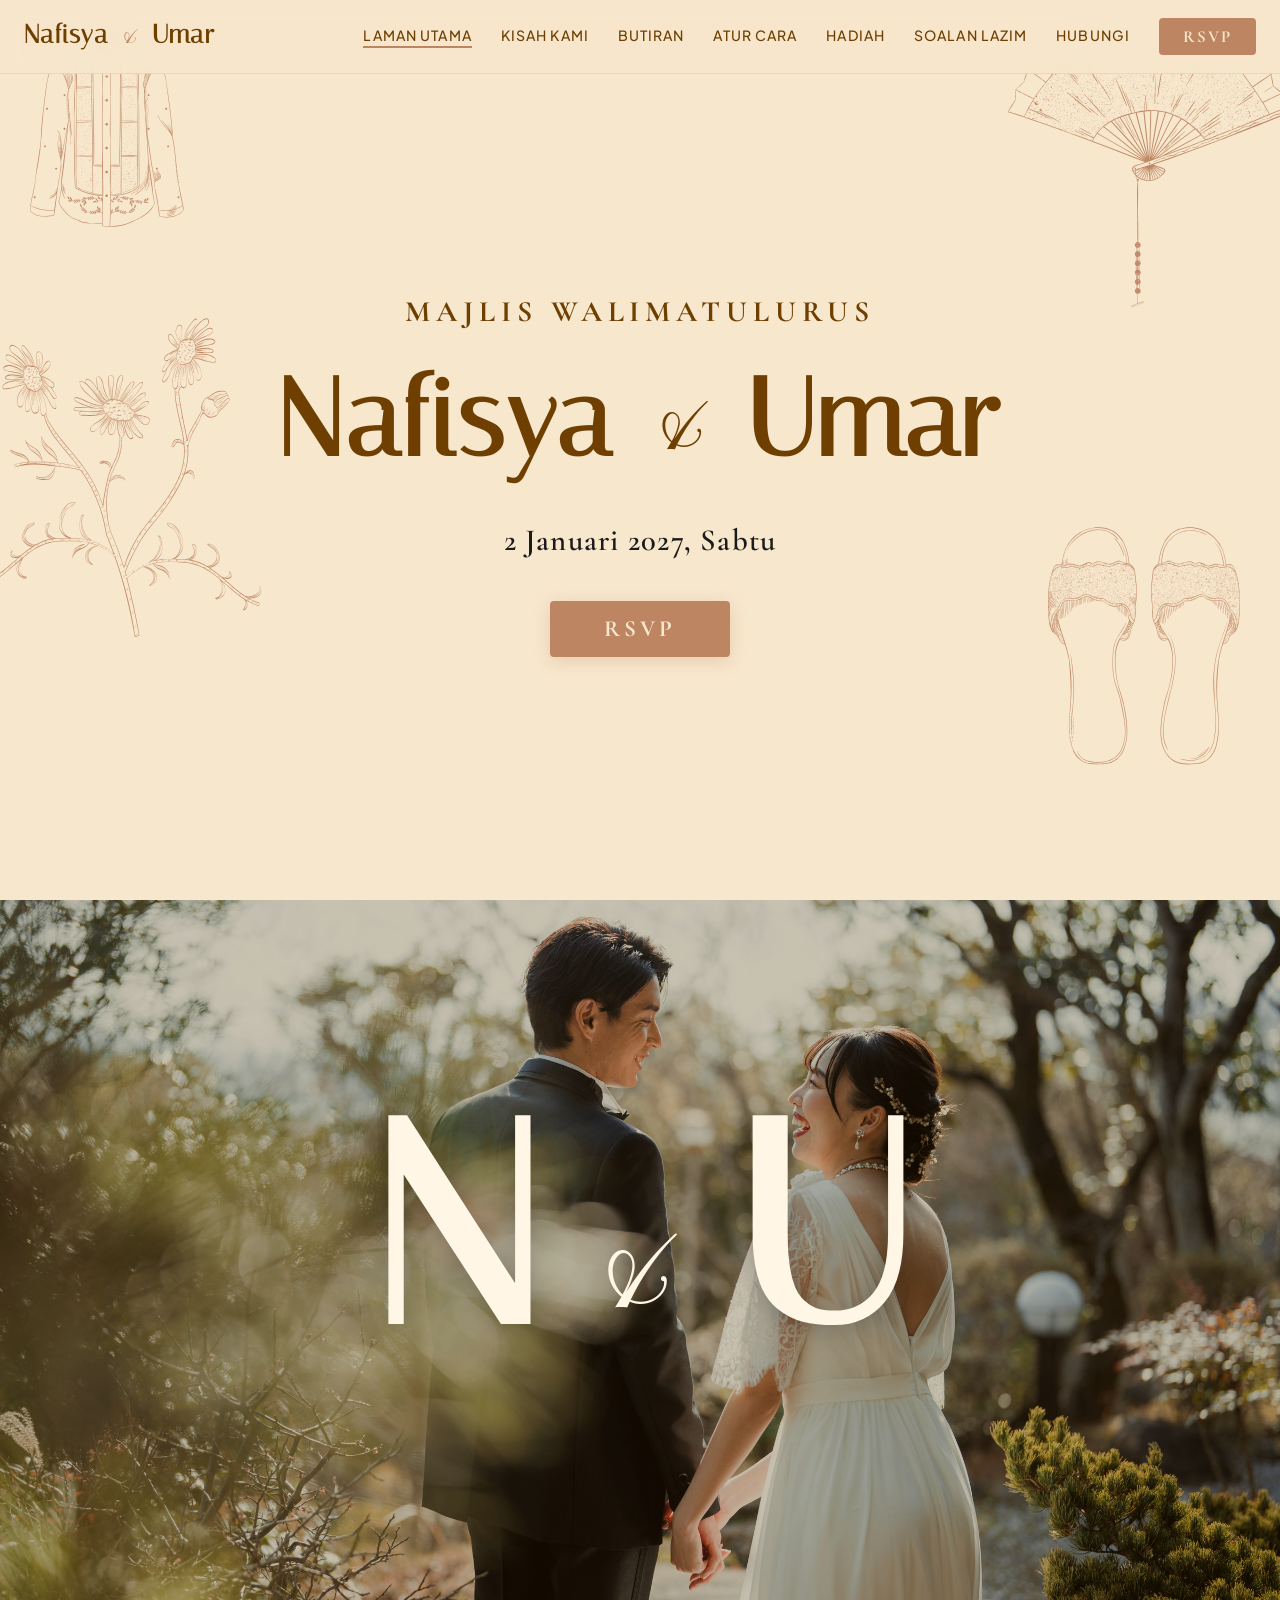
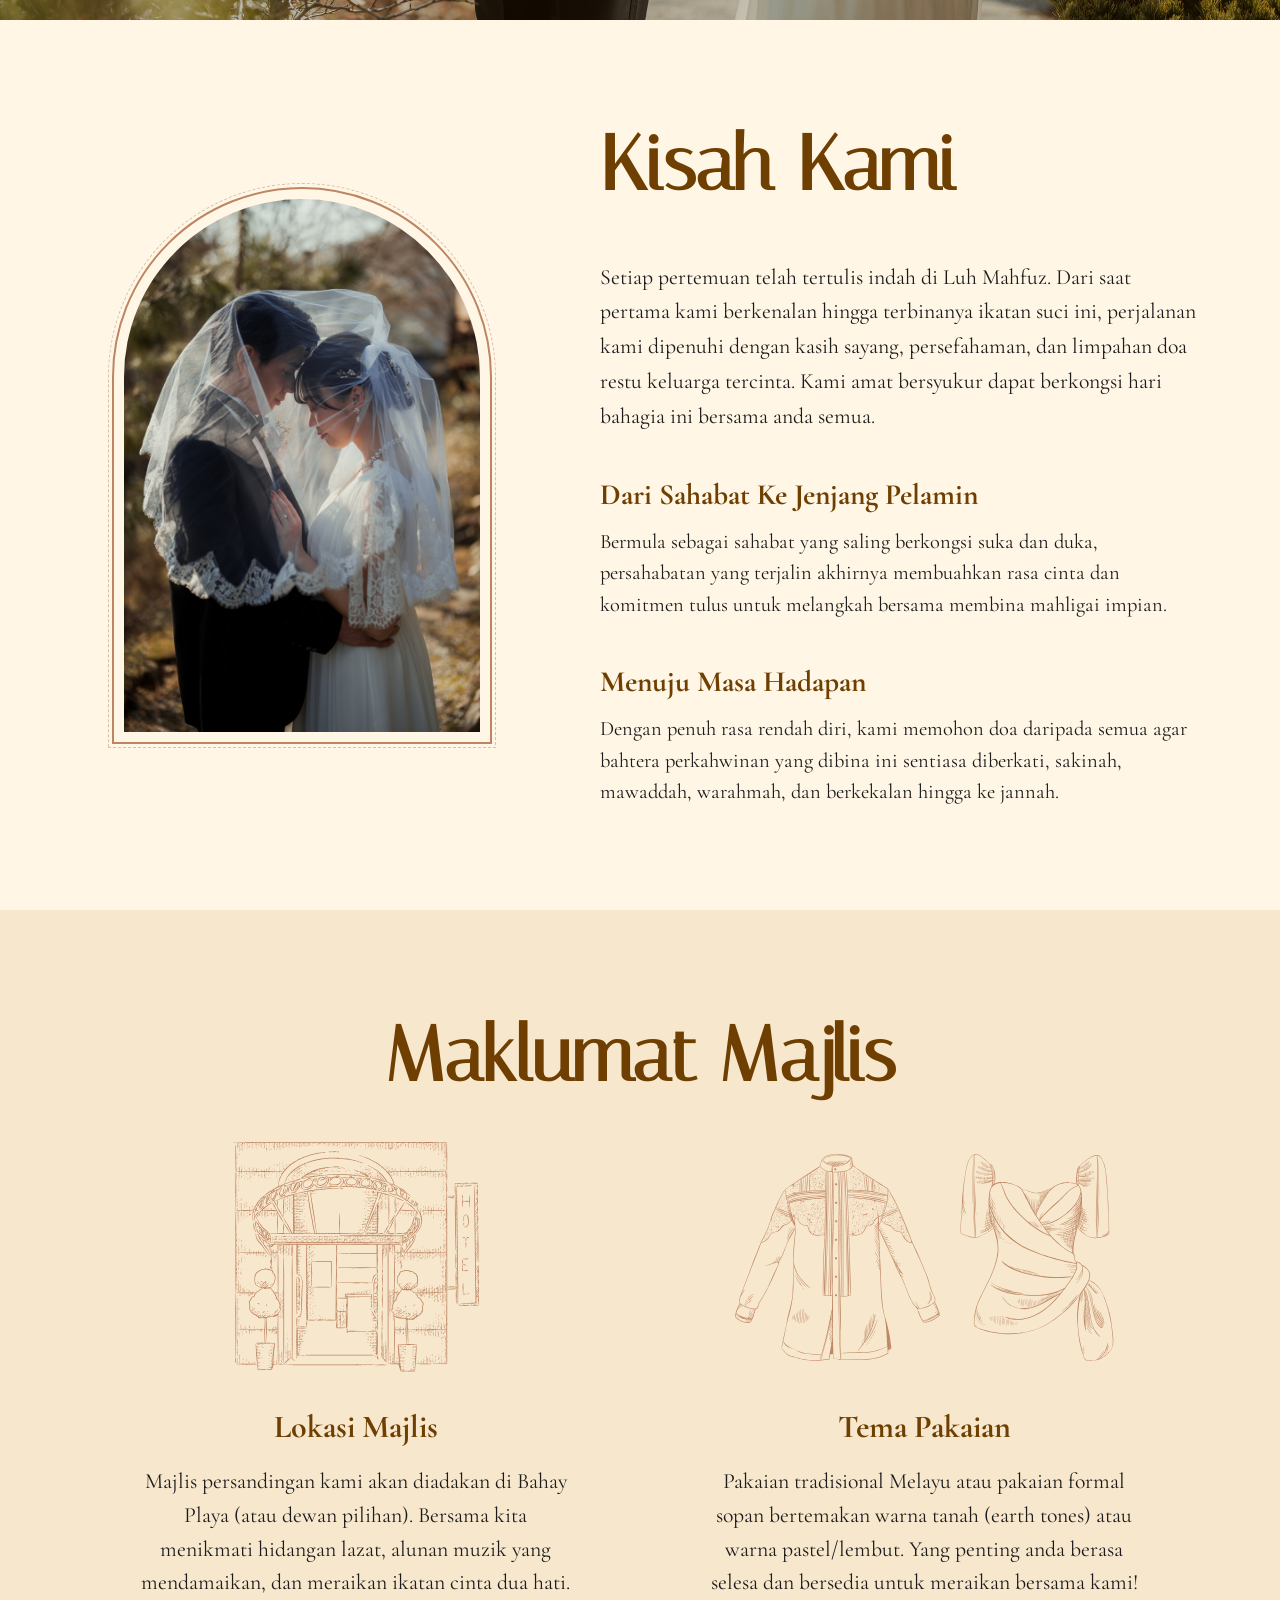
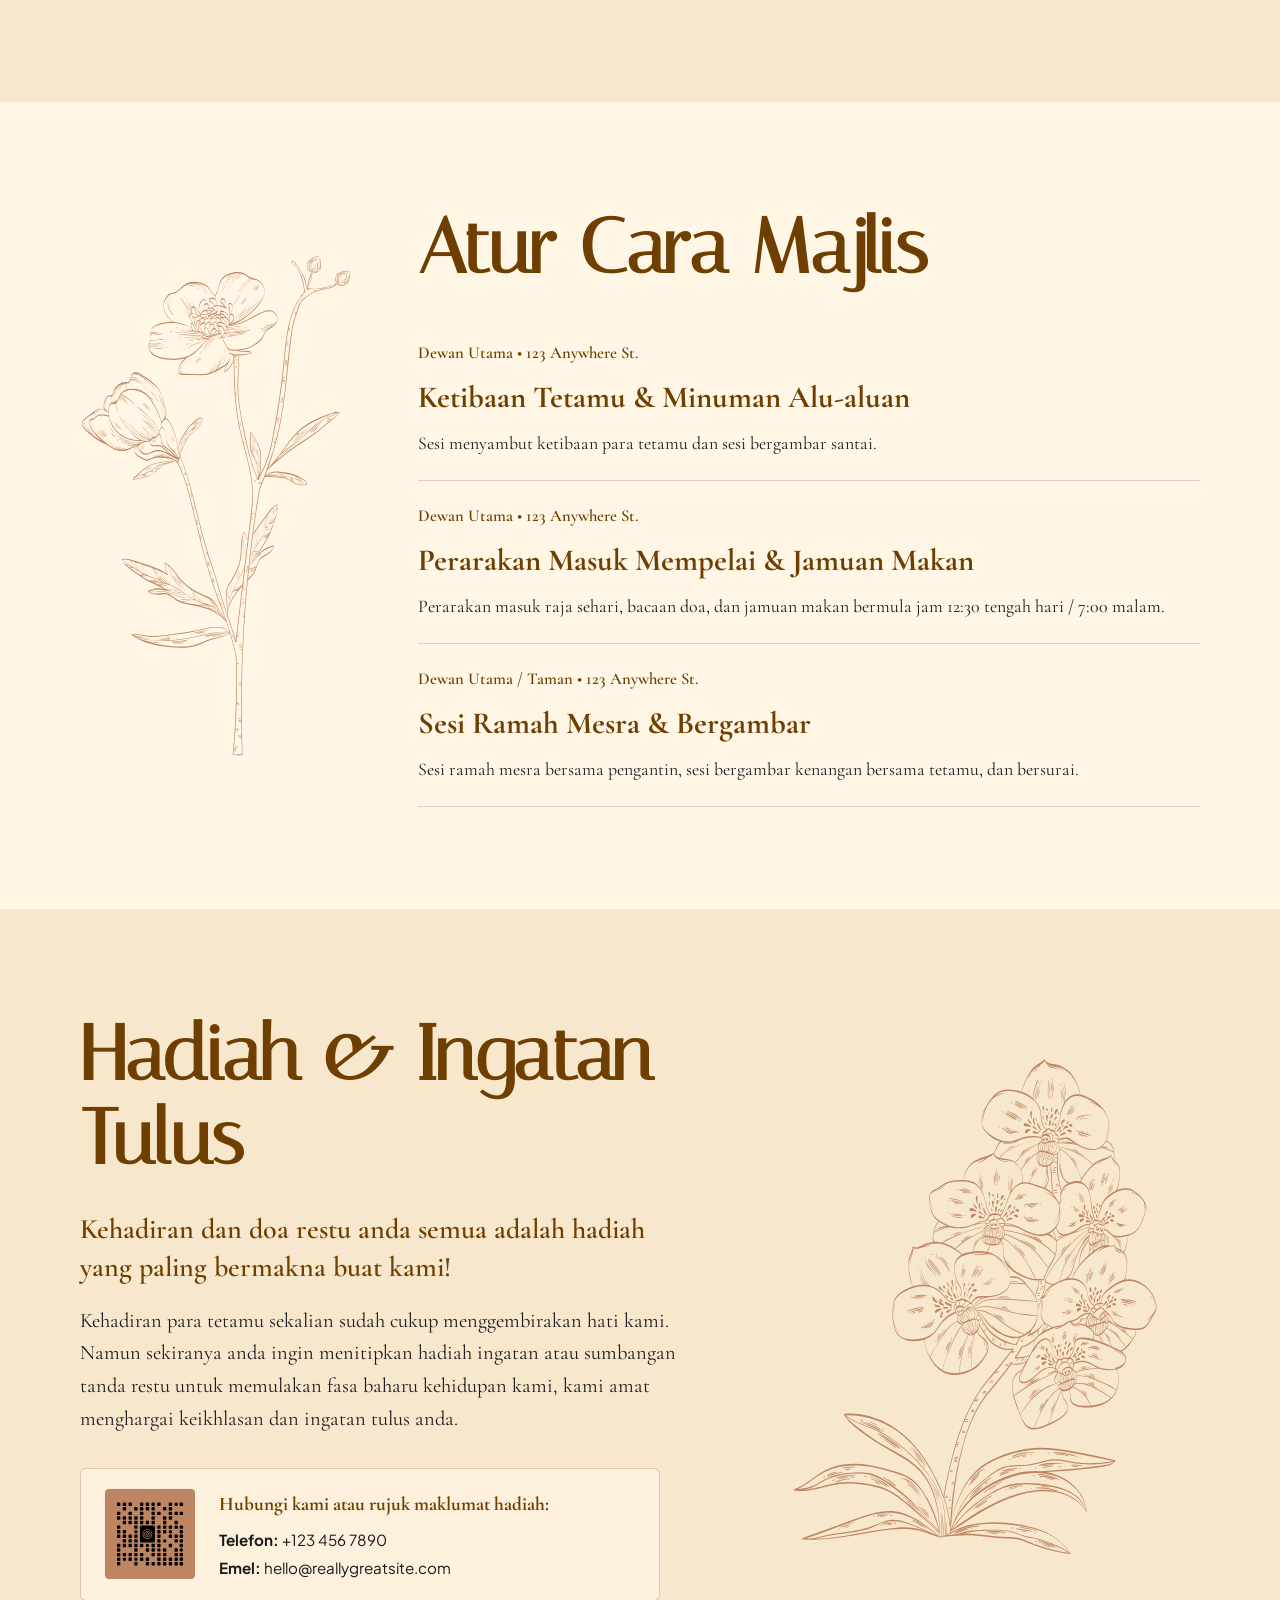
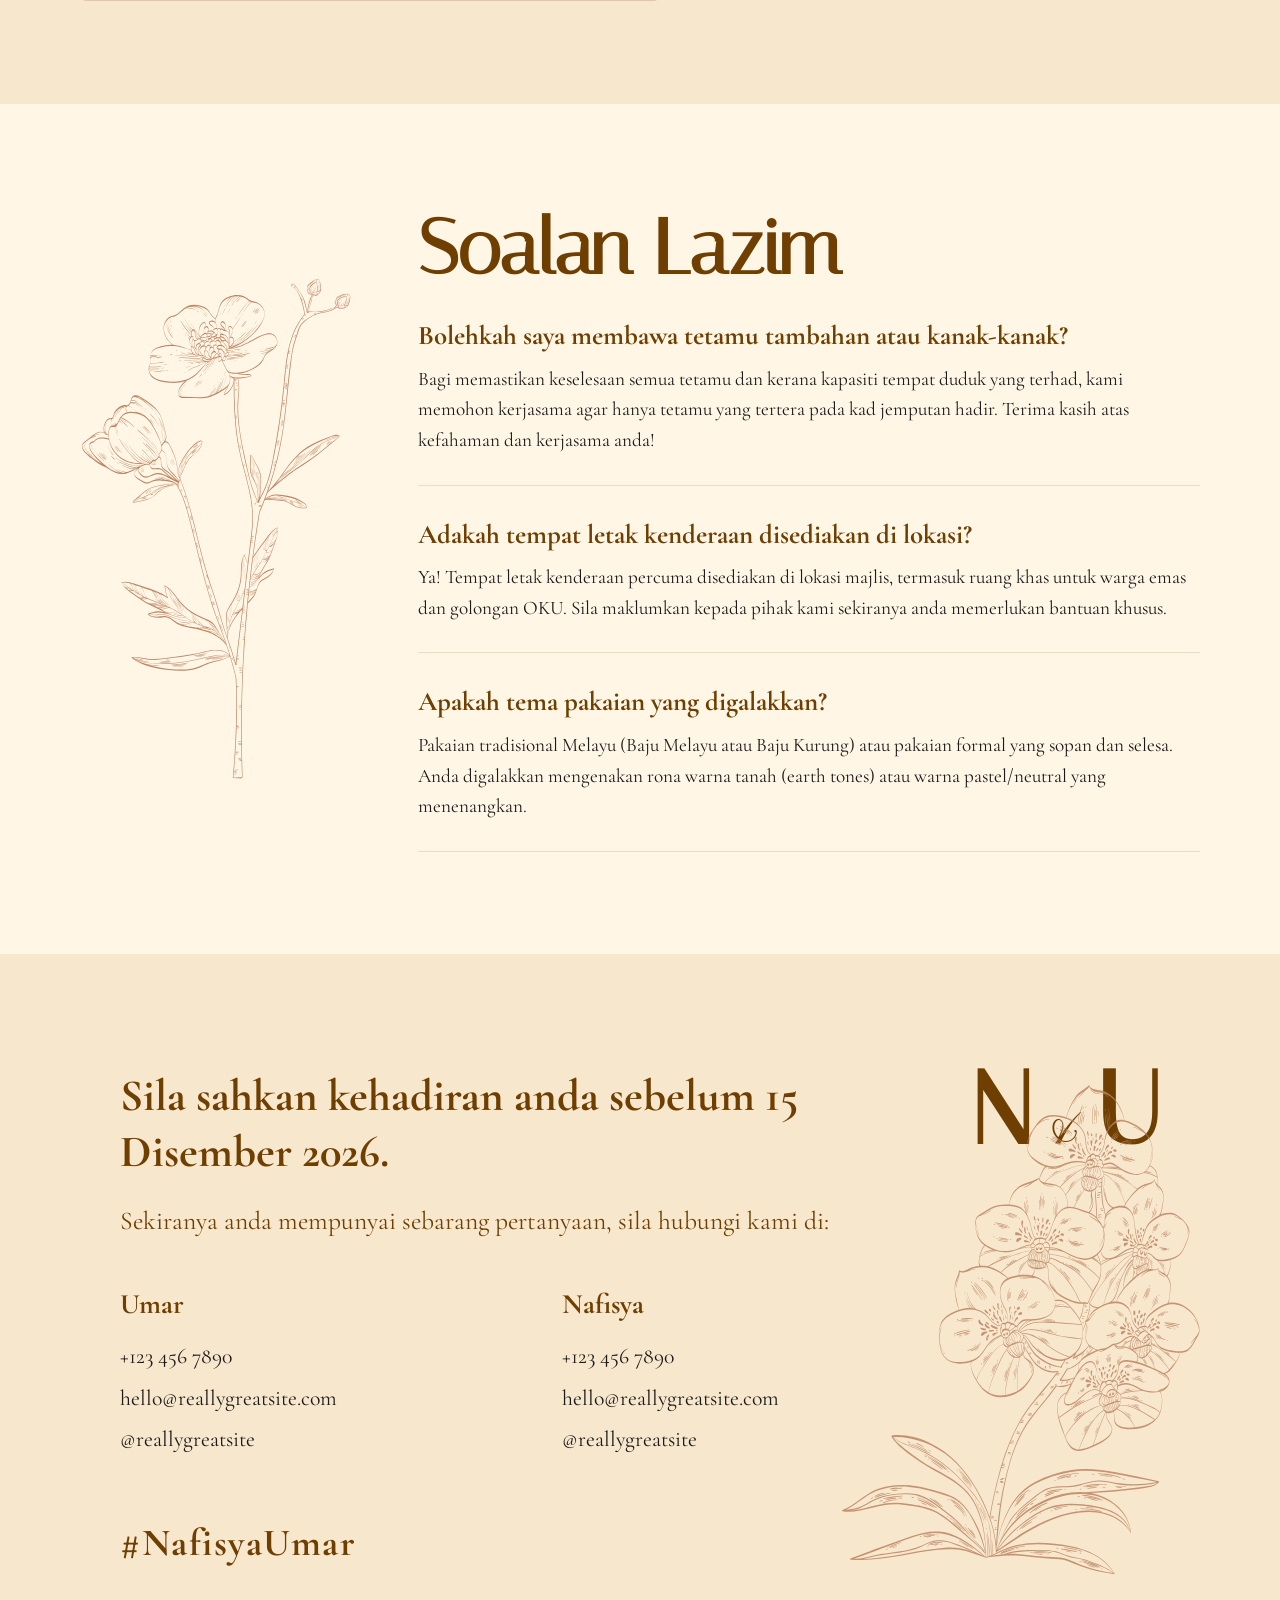
==== index.html @ d0c7cf84 "Translate all page content to Bahasa Melayu (Malay language)" ====
<!DOCTYPE html>
<html lang="ms">
<head>
  <meta charset="UTF-8">
  <meta name="viewport" content="width=device-width, initial-scale=1.0">
  <title>Nafisya &amp; Umar — Majlis Walimatulurus</title>
  <meta name="description" content="MAJLIS WALIMATULURUS — Nafisya &amp; Umar. 2 January 2027, Saturday.">

  <!-- Google Fonts Preconnect & Stylesheets -->
  <link rel="preconnect" href="https://fonts.googleapis.com">
  <link rel="preconnect" href="https://fonts.gstatic.com" crossorigin>
  <link href="https://fonts.googleapis.com/css2?family=Cormorant+Garamond:ital,wght@0,400;0,500;0,600;0,700;1,400;1,600&family=Italiana&family=Pinyon+Script&family=Playfair+Display:ital,wght@0,400;0,600;0,700;1,400&family=Plus+Jakarta+Sans:wght@300;400;500;600&display=swap" rel="stylesheet">

  <link rel="stylesheet" href="styles.css">
</head>
<body>

  <!-- Floating Navigation Bar -->
  <header class="site-header" id="navbar">
    <nav class="nav-container">
      <a href="#hero" class="nav-logo">Nafisya <span>&amp;</span> Umar</a>
      <button class="nav-toggle" id="navToggle" aria-label="Buksan ang menu">
        <span class="hamburger"></span>
      </button>
      <ul class="nav-menu" id="navMenu">
        <li><a href="#hero" class="nav-link active">Laman Utama</a></li>
        <li><a href="#our-story" class="nav-link">Kisah Kami</a></li>
        <li><a href="#details" class="nav-link">Butiran</a></li>
        <li><a href="#schedule" class="nav-link">Atur Cara</a></li>
        <li><a href="#registry" class="nav-link">Hadiah</a></li>
        <li><a href="#faqs" class="nav-link">Soalan Lazim</a></li>
        <li><a href="#contact" class="nav-link">Hubungi</a></li>
        <li><button class="nav-btn-rsvp open-rsvp-modal">RSVP</button></li>
      </ul>
    </nav>
  </header>

  <main>
    <!-- ==================== SECTION 0: HERO / HOME ==================== -->
    <section class="section section-hero" id="hero">
      <!-- Decorative Corner & Edge Vectors -->
      <img src="assets/media/floral_corner_left.svg" alt="" class="hero-dec dec-top-left" aria-hidden="true">
      <img src="assets/media/foliage_left.svg" alt="" class="hero-dec dec-mid-left" aria-hidden="true">
      <img src="assets/media/floral_corner_right.svg" alt="" class="hero-dec dec-top-right" aria-hidden="true">
      <img src="assets/media/floral_accent.svg" alt="" class="hero-dec dec-mid-right" aria-hidden="true">

      <div class="hero-container">
        <p class="hero-tagline">
          MAJLIS WALIMATULURUS
        </p>

        <div class="hero-names-wrap">
          <h1 class="hero-title">
            <span class="name-part name-bride">Nafisya</span>
            <span class="ampersand">&amp;</span>
            <span class="name-part name-groom">Umar</span>
          </h1>
        </div>

        <p class="hero-datetime">
          2 Januari 2027, Sabtu
        </p>

        <div class="hero-cta">
          <button type="button" class="btn-rsvp open-rsvp-modal">RSVP</button>
        </div>
      </div>
    </section>

    <!-- ==================== SECTION 1: MONOGRAM & FEATURED PHOTO ==================== -->
    <section class="section section-monogram" id="monogram">
      <div class="monogram-bg-wrap">
        <img src="assets/media/couple_monogram_bg.jpg" alt="Nafisya &amp; Umar" class="monogram-bg-img">
        <div class="monogram-overlay"></div>
      </div>
      <div class="monogram-content">
        <div class="monogram-letters">
          <span class="mono-char mono-j">N</span>
          <span class="mono-amp">&amp;</span>
          <span class="mono-char mono-b">U</span>
        </div>
      </div>
    </section>

    <!-- ==================== SECTION 2: OUR STORY ("Kisah Kami") ==================== -->
    <section class="section section-story" id="our-story">
      <div class="container story-grid">
        <div class="story-image-col">
          <div class="arch-frame">
            <div class="arch-inner">
              <img src="assets/media/couple_our_story.jpg" alt="Foto Kenangan Nafisya &amp; Umar" class="story-img">
            </div>
          </div>
        </div>

        <div class="story-text-col">
          <h2 class="section-heading text-left">Kisah Kami</h2>
          
          <p class="story-intro">
            Setiap pertemuan telah tertulis indah di Luh Mahfuz. Dari saat pertama kami berkenalan hingga terbinanya ikatan suci ini, perjalanan kami dipenuhi dengan kasih sayang, persefahaman, dan limpahan doa restu keluarga tercinta. Kami amat bersyukur dapat berkongsi hari bahagia ini bersama anda semua.
          </p>

          <div class="story-block">
            <h3 class="story-subheading">Dari Sahabat Ke Jenjang Pelamin</h3>
            <p class="story-body">
              Bermula sebagai sahabat yang saling berkongsi suka dan duka, persahabatan yang terjalin akhirnya membuahkan rasa cinta dan komitmen tulus untuk melangkah bersama membina mahligai impian.
            </p>
          </div>

          <div class="story-block">
            <h3 class="story-subheading">Menuju Masa Hadapan</h3>
            <p class="story-body">
              Dengan penuh rasa rendah diri, kami memohon doa daripada semua agar bahtera perkahwinan yang dibina ini sentiasa diberkati, sakinah, mawaddah, warahmah, dan berkekalan hingga ke jannah.
            </p>
          </div>
        </div>
      </div>
    </section>

    <!-- ==================== SECTION 3: DETAILS ("Maklumat Majlis") ==================== -->
    <section class="section section-details" id="details">
      <div class="container">
        <h2 class="section-heading text-center">Maklumat Majlis</h2>

        <div class="details-grid">
          <!-- Card 1: Lokasi Majlis -->
          <div class="details-card">
            <div class="details-icon-wrap">
              <img src="assets/media/church_venue.svg" alt="Lokasi Majlis" class="details-icon">
            </div>
            <h3 class="details-title">Lokasi Majlis</h3>
            <p class="details-desc">
              Majlis persandingan kami akan diadakan di Bahay Playa (atau dewan pilihan). Bersama kita menikmati hidangan lazat, alunan muzik yang mendamaikan, dan meraikan ikatan cinta dua hati.
            </p>
          </div>

          <!-- Card 2: Tema Pakaian -->
          <div class="details-card">
            <div class="details-icon-wrap dress-icons-wrap">
              <img src="assets/media/barong_attire.svg" alt="Pakaian Pengantin Lelaki" class="details-icon icon-attire">
              <img src="assets/media/saya_dress.svg" alt="Pakaian Pengantin Perempuan" class="details-icon icon-attire">
            </div>
            <h3 class="details-title">Tema Pakaian</h3>
            <p class="details-desc">
              Pakaian tradisional Melayu atau pakaian formal sopan bertemakan warna tanah (earth tones) atau warna pastel/lembut. Yang penting anda berasa selesa dan bersedia untuk meraikan bersama kami!
            </p>
          </div>
        </div>
      </div>
    </section>

    <!-- ==================== SECTION 4: SCHEDULE ("Atur Cara Majlis") ==================== -->
    <section class="section section-schedule" id="schedule">
      <div class="container schedule-grid">
        <div class="schedule-art-col">
          <img src="assets/media/floral_vertical.svg" alt="" class="vertical-botanical" aria-hidden="true">
        </div>

        <div class="schedule-content-col">
          <h2 class="section-heading text-left">Atur Cara Majlis</h2>

          <div class="timeline-list">
            <!-- Timeline Item 1 -->
            <div class="timeline-item">
              <span class="timeline-meta">Dewan Utama • 123 Anywhere St.</span>
              <h3 class="timeline-title">Ketibaan Tetamu &amp; Minuman Alu-aluan</h3>
              <p class="timeline-desc">Sesi menyambut ketibaan para tetamu dan sesi bergambar santai.</p>
            </div>

            <div class="timeline-divider"></div>

            <!-- Timeline Item 2 -->
            <div class="timeline-item">
              <span class="timeline-meta">Dewan Utama • 123 Anywhere St.</span>
              <h3 class="timeline-title">Perarakan Masuk Mempelai &amp; Jamuan Makan</h3>
              <p class="timeline-desc">Perarakan masuk raja sehari, bacaan doa, dan jamuan makan bermula jam 12:30 tengah hari / 7:00 malam.</p>
            </div>

            <div class="timeline-divider"></div>

            <!-- Timeline Item 3 -->
            <div class="timeline-item">
              <span class="timeline-meta">Dewan Utama / Taman • 123 Anywhere St.</span>
              <h3 class="timeline-title">Sesi Ramah Mesra &amp; Bergambar</h3>
              <p class="timeline-desc">Sesi ramah mesra bersama pengantin, sesi bergambar kenangan bersama tetamu, dan bersurai.</p>
            </div>
            
            <div class="timeline-divider"></div>
          </div>
        </div>
      </div>
    </section>

    <!-- ==================== SECTION 5: GIFT REGISTRY ("Hadiah & Ingatan Tulus") ==================== -->
    <section class="section section-registry" id="registry">
      <div class="container registry-grid">
        <div class="registry-content-col">
          <h2 class="section-heading text-left">Hadiah &amp; Ingatan Tulus</h2>
          <h3 class="registry-subtitle">Kehadiran dan doa restu anda semua adalah hadiah yang paling bermakna buat kami!</h3>
          
          <p class="registry-desc">
            Kehadiran para tetamu sekalian sudah cukup menggembirakan hati kami. Namun sekiranya anda ingin menitipkan hadiah ingatan atau sumbangan tanda restu untuk memulakan fasa baharu kehidupan kami, kami amat menghargai keikhlasan dan ingatan tulus anda.
          </p>

          <!-- Contact & QR Badge -->
          <div class="registry-card">
            <div class="registry-qr-box">
              <img src="assets/media/gift_box_qr.svg" alt="Kod QR Hadiah" class="registry-qr-icon">
            </div>
            <div class="registry-card-info">
              <p class="registry-info-label">Hubungi kami atau rujuk maklumat hadiah:</p>
              <p class="registry-info-item"><strong>Telefon:</strong> <a href="tel:+1234567890">+123 456 7890</a></p>
              <p class="registry-info-item"><strong>Emel:</strong> <a href="mailto:hello@reallygreatsite.com">hello@reallygreatsite.com</a></p>
            </div>
          </div>
        </div>

        <div class="registry-art-col">
          <img src="assets/media/foliage_branch.svg" alt="" class="registry-botanical" aria-hidden="true">
        </div>
      </div>
    </section>

    <!-- ==================== SECTION 6: FAQS ("Soalan Lazim") ==================== -->
    <section class="section section-faqs" id="faqs">
      <div class="container faqs-grid">
        <div class="faqs-art-col">
          <img src="assets/media/floral_vertical.svg" alt="" class="vertical-botanical" aria-hidden="true">
        </div>

        <div class="faqs-content-col">
          <h2 class="section-heading text-left">Soalan Lazim</h2>

          <div class="faqs-list">
            <!-- FAQ 1 -->
            <div class="faq-item">
              <h3 class="faq-question">Bolehkah saya membawa tetamu tambahan atau kanak-kanak?</h3>
              <p class="faq-answer">
                Bagi memastikan keselesaan semua tetamu dan kerana kapasiti tempat duduk yang terhad, kami memohon kerjasama agar hanya tetamu yang tertera pada kad jemputan hadir. Terima kasih atas kefahaman dan kerjasama anda!
              </p>
            </div>

            <!-- FAQ 2 -->
            <div class="faq-item">
              <h3 class="faq-question">Adakah tempat letak kenderaan disediakan di lokasi?</h3>
              <p class="faq-answer">
                Ya! Tempat letak kenderaan percuma disediakan di lokasi majlis, termasuk ruang khas untuk warga emas dan golongan OKU. Sila maklumkan kepada pihak kami sekiranya anda memerlukan bantuan khusus.
              </p>
            </div>

            <!-- FAQ 3 -->
            <div class="faq-item">
              <h3 class="faq-question">Apakah tema pakaian yang digalakkan?</h3>
              <p class="faq-answer">
                Pakaian tradisional Melayu (Baju Melayu atau Baju Kurung) atau pakaian formal yang sopan dan selesa. Anda digalakkan mengenakan rona warna tanah (earth tones) atau warna pastel/neutral yang menenangkan.
              </p>
            </div>
          </div>
        </div>
      </div>
    </section>

    <!-- ==================== SECTION 7: CONTACT & RSVP FOOTER ==================== -->
    <section class="section section-contact" id="contact">
      <div class="container contact-container">
        <!-- Corner Monogram -->
        <div class="contact-corner-monogram" aria-hidden="true">
          <span class="c-mono-j">N</span>
          <span class="c-mono-amp">&amp;</span>
          <span class="c-mono-b">U</span>
        </div>

        <div class="contact-header">
          <h2 class="contact-rsvp-reminder">
            Sila sahkan kehadiran anda sebelum 15 Disember 2026.
          </h2>
          <p class="contact-prompt">
            Sekiranya anda mempunyai sebarang pertanyaan, sila hubungi kami di:
          </p>
        </div>

        <!-- 2 Contact Columns -->
        <div class="contact-cards-grid">
          <!-- Umar -->
          <div class="contact-card">
            <h3 class="contact-person-name">Umar</h3>
            <ul class="contact-methods-list">
              <li><a href="tel:+1234567890">+123 456 7890</a></li>
              <li><a href="mailto:hello@reallygreatsite.com">hello@reallygreatsite.com</a></li>
              <li><a href="#">@reallygreatsite</a></li>
            </ul>
          </div>

          <!-- Nafisya -->
          <div class="contact-card">
            <h3 class="contact-person-name">Nafisya</h3>
            <ul class="contact-methods-list">
              <li><a href="tel:+1234567890">+123 456 7890</a></li>
              <li><a href="mailto:hello@reallygreatsite.com">hello@reallygreatsite.com</a></li>
              <li><a href="#">@reallygreatsite</a></li>
            </ul>
          </div>
        </div>

        <!-- Decorative Floral Element -->
        <div class="contact-botanical-wrap">
          <img src="assets/media/foliage_branch.svg" alt="" class="contact-botanical" aria-hidden="true">
        </div>

        <!-- Wedding Hashtag -->
        <div class="contact-hashtag-wrap">
          <p class="contact-hashtag">#NafisyaUmar</p>
        </div>
      </div>
    </section>
  </main>

  <!-- ==================== RSVP MODAL DIALOG ==================== -->
  <dialog class="rsvp-modal" id="rsvpModal">
    <div class="modal-dialog-content">
      <button class="modal-close-btn" id="modalCloseBtn" aria-label="Tutup">&times;</button>
      
      <div class="modal-header">
        <h2 class="modal-title">Pengesahan Kehadiran (RSVP)</h2>
        <p class="modal-subtitle">2 Januari 2027, Sabtu • Dewan Utama</p>
      </div>

      <form id="rsvpForm" class="rsvp-form">
        <div class="form-group">
          <label for="guestName">Nama Penuh *</label>
          <input type="text" id="guestName" name="guestName" required placeholder="Nama penuh anda">
        </div>

        <div class="form-group">
          <label for="guestEmail">Alamat Emel *</label>
          <input type="email" id="guestEmail" name="guestEmail" required placeholder="emel@contoh.com">
        </div>

        <div class="form-group">
          <label for="guestPhone">Nombor Telefon</label>
          <input type="tel" id="guestPhone" name="guestPhone" placeholder="+60 12 345 6789">
        </div>

        <div class="form-group">
          <label>Dapatkah anda hadir? *</label>
          <div class="radio-options">
            <label class="radio-label">
              <input type="radio" name="attendance" value="yes" required checked>
              <span>Ya, saya berbesar hati akan hadir!</span>
            </label>
            <label class="radio-label">
              <input type="radio" name="attendance" value="no">
              <span>Maaf, saya tidak dapat hadir</span>
            </label>
          </div>
        </div>

        <div class="form-group" id="guestCountGroup">
          <label for="guestCount">Bilangan Tetamu yang Hadir</label>
          <select id="guestCount" name="guestCount">
            <option value="1">1 (Saya seorang)</option>
            <option value="2">2 (Bersama pasangan / jemputan)</option>
          </select>
        </div>

        <div class="form-group">
          <label for="guestDiet">Keperluan Pemakanan / Alahan</label>
          <input type="text" id="guestDiet" name="guestDiet" placeholder="Cth: Alahan makanan laut, Vegetarian, dll.">
        </div>

        <div class="form-group">
          <label for="guestMessage">Ucapan &amp; Doa untuk Mempelai</label>
          <textarea id="guestMessage" name="guestMessage" rows="3" placeholder="Titipkan ucapan tulus anda..."></textarea>
        </div>

        <button type="submit" class="btn-submit-rsvp">Hantar Pengesahan</button>
      </form>

      <div class="rsvp-success-msg" id="rsvpSuccess" style="display: none;">
        <h3>Terima Kasih!</h3>
        <p>Pengesahan kehadiran anda telah selamat kami terima. Kami amat teruja untuk meraikan hari bahagia ini bersama anda!</p>
        <button type="button" class="btn-rsvp close-success-btn" id="closeSuccessBtn">Tutup</button>
      </div>
    </div>
  </dialog>

  <script src="script.js"></script>
</body>
</html>
---- styles.css ----
/* ==========================================================================
   Modern Filipiniana Wedding Website - Stylesheet
   Theme: Beige & Brown Modern Filipiniana Style
   Palette: Warm Cream (#f7e7cd), Soft White (#fff6e6), Terracotta (#bd8562),
            Heritage Brown (#6f3f01), Off-Black (#1b1b1b)
   ========================================================================== */

:root {
  --bg-primary: #f7e7cd;
  --bg-secondary: #fff6e6;
  --color-terracotta: #bd8562;
  --color-terracotta-hover: #a56f4d;
  --color-brown: #6f3f01;
  --color-dark: #1b1b1b;
  --color-muted: #4a4a4a;

  --font-serif: 'Cormorant Garamond', Georgia, serif;
  --font-title: 'Italiana', 'Playfair Display', 'Cormorant Garamond', Georgia, serif;
  --font-script: 'Pinyon Script', cursive;
  --font-sans: 'Plus Jakarta Sans', -apple-system, BlinkMacSystemFont, 'Segoe UI', Roboto, sans-serif;

  --transition-smooth: all 0.3s cubic-bezier(0.25, 0.8, 0.25, 1);
  --section-padding: clamp(60px, 8vw, 110px) clamp(20px, 5vw, 60px);
  --max-width: 1280px;
}

/* Reset & Base Setup */
*, *::before, *::after {
  box-sizing: border-box;
  margin: 0;
  padding: 0;
}

html {
  scroll-behavior: smooth;
  font-size: 16px;
  -webkit-text-size-adjust: 100%;
}

body {
  font-family: var(--font-serif);
  color: var(--color-dark);
  background-color: var(--bg-primary);
  line-height: 1.6;
  overflow-x: hidden;
  position: relative;
}

img, svg {
  display: block;
  max-width: 100%;
  height: auto;
}

a {
  color: inherit;
  text-decoration: none;
  transition: var(--transition-smooth);
}

button {
  cursor: pointer;
  border: none;
  background: none;
  font-family: inherit;
}

/* Container Utilities */
.container {
  width: 100%;
  max-width: var(--max-width);
  margin: 0 auto;
  padding: 0 20px;
}

/* Typography Helpers */
.section-heading {
  font-family: var(--font-title);
  color: var(--color-brown);
  font-size: clamp(2.8rem, 6vw, 5.2rem);
  font-weight: 600;
  line-height: 1.1;
  letter-spacing: -0.01em;
  margin-bottom: 1.8rem;
}

.text-left { text-align: left; }
.text-center { text-align: center; }
.text-right { text-align: right; }

/* ==========================================================================
   Floating Navigation Header
   ========================================================================== */
.site-header {
  position: fixed;
  top: 0;
  left: 0;
  width: 100%;
  z-index: 1000;
  background: rgba(247, 231, 205, 0.92);
  backdrop-filter: blur(8px);
  -webkit-backdrop-filter: blur(8px);
  border-bottom: 1px solid rgba(189, 133, 98, 0.18);
  transition: var(--transition-smooth);
}

.site-header.scrolled {
  box-shadow: 0 4px 20px rgba(111, 63, 1, 0.08);
}

.nav-container {
  max-width: var(--max-width);
  margin: 0 auto;
  padding: 12px 24px;
  display: flex;
  align-items: center;
  justify-content: space-between;
}

.nav-logo {
  font-family: var(--font-title);
  font-size: 1.6rem;
  font-weight: 700;
  color: var(--color-brown);
  letter-spacing: 0.05em;
}

.nav-logo span {
  font-family: var(--font-script);
  font-size: 1.9rem;
  font-weight: 400;
  color: var(--color-terracotta);
}

.nav-menu {
  display: flex;
  align-items: center;
  list-style: none;
  gap: 1.8rem;
}

.nav-link {
  font-family: var(--font-sans);
  font-size: 0.88rem;
  font-weight: 500;
  text-transform: uppercase;
  letter-spacing: 0.08em;
  color: var(--color-brown);
  position: relative;
  padding: 4px 0;
}

.nav-link::after {
  content: '';
  position: absolute;
  bottom: 0;
  left: 0;
  width: 0%;
  height: 2px;
  background: var(--color-terracotta);
  transition: var(--transition-smooth);
}

.nav-link:hover::after,
.nav-link.active::after {
  width: 100%;
}

.nav-btn-rsvp {
  font-family: var(--font-serif);
  font-size: 1.05rem;
  font-weight: 700;
  text-transform: uppercase;
  letter-spacing: 0.12em;
  padding: 8px 24px;
  background-color: var(--color-terracotta);
  color: var(--bg-primary);
  border-radius: 4px;
  transition: var(--transition-smooth);
}

.nav-btn-rsvp:hover {
  background-color: var(--color-terracotta-hover);
  transform: translateY(-1px);
}

.nav-toggle {
  display: none;
  flex-direction: column;
  gap: 5px;
  padding: 8px;
}

.nav-toggle .hamburger {
  display: block;
  width: 24px;
  height: 2px;
  background: var(--color-brown);
  position: relative;
  transition: var(--transition-smooth);
}

.nav-toggle .hamburger::before,
.nav-toggle .hamburger::after {
  content: '';
  position: absolute;
  width: 24px;
  height: 2px;
  background: var(--color-brown);
  transition: var(--transition-smooth);
}

.nav-toggle .hamburger::before { top: -7px; }
.nav-toggle .hamburger::after { bottom: -7px; }

/* ==========================================================================
   Section 0: Hero / Home
   ========================================================================== */
.section-hero {
  position: relative;
  background-color: var(--bg-primary);
  min-height: 100vh;
  display: flex;
  align-items: center;
  justify-content: center;
  padding: clamp(100px, 12vh, 140px) 24px 60px;
  overflow: hidden;
  text-align: center;
}

/* Hero Decorative Corner Vectors */
.hero-dec {
  position: absolute;
  pointer-events: none;
  z-index: 1;
  opacity: 0.95;
}

.dec-top-left {
  top: 30px;
  left: 30px;
  width: clamp(110px, 12vw, 180px);
}

.dec-mid-left {
  top: 35%;
  left: -20px;
  width: clamp(180px, 22vw, 360px);
}

.dec-top-right {
  top: 10px;
  right: -10px;
  width: clamp(180px, 22vw, 320px);
}

.dec-mid-right {
  bottom: 15%;
  right: 40px;
  width: clamp(120px, 15vw, 220px);
}

.hero-container {
  position: relative;
  z-index: 2;
  max-width: 820px;
  margin: 0 auto;
  display: flex;
  flex-direction: column;
  align-items: center;
}

.hero-tagline {
  font-family: var(--font-serif);
  font-size: clamp(1.2rem, 2.4vw, 1.85rem);
  font-weight: 700;
  color: var(--color-brown);
  letter-spacing: 0.2em;
  text-transform: uppercase;
  max-width: 680px;
  line-height: 1.4;
  margin-bottom: clamp(1.8rem, 4vh, 3rem);
}

.hero-names-wrap {
  margin-bottom: clamp(1.8rem, 4vh, 3rem);
}

.hero-title {
  display: flex;
  align-items: baseline;
  justify-content: center;
  gap: clamp(12px, 2vw, 28px);
  color: var(--color-brown);
  line-height: 0.95;
}

.hero-title .name-part {
  font-family: var(--font-title);
  font-size: clamp(3.2rem, 8.5vw, 8.2rem);
  font-weight: 700;
  letter-spacing: 0.02em;
  text-transform: none;
}

.hero-title .ampersand {
  font-family: var(--font-script);
  font-size: clamp(3.2rem, 8vw, 7.8rem);
  font-weight: 400;
  color: var(--color-brown);
  transform: translateY(-0.06em);
}

.hero-datetime {
  font-family: var(--font-serif);
  font-size: clamp(1.3rem, 2.4vw, 1.95rem);
  font-weight: 600;
  color: var(--color-dark);
  letter-spacing: 0.04em;
  margin-bottom: clamp(2rem, 4vh, 3.2rem);
}

.hero-cta {
  display: flex;
  justify-content: center;
}

.btn-rsvp {
  display: inline-block;
  font-family: var(--font-serif);
  font-size: clamp(1.1rem, 2vw, 1.45rem);
  font-weight: 700;
  text-transform: uppercase;
  letter-spacing: 0.18em;
  padding: 14px 54px;
  background-color: var(--color-terracotta);
  color: var(--bg-primary);
  border-radius: 4px;
  box-shadow: 0 4px 16px rgba(189, 133, 98, 0.28);
  transition: var(--transition-smooth);
}

.btn-rsvp:hover {
  background-color: var(--color-terracotta-hover);
  transform: translateY(-2px);
  box-shadow: 0 6px 20px rgba(189, 133, 98, 0.38);
}

/* ==========================================================================
   Section 1: Monogram & Featured Photo
   ========================================================================== */
.section-monogram {
  position: relative;
  min-height: 80vh;
  display: flex;
  align-items: center;
  justify-content: center;
  background-color: var(--bg-secondary);
  overflow: hidden;
}

.monogram-bg-wrap {
  position: absolute;
  inset: 0;
  z-index: 1;
}

.monogram-bg-img {
  width: 100%;
  height: 100%;
  object-fit: cover;
  object-position: center;
  filter: brightness(0.92) contrast(1.02);
}

.monogram-overlay {
  position: absolute;
  inset: 0;
  background: rgba(111, 63, 1, 0.16);
}

.monogram-content {
  position: relative;
  z-index: 2;
  text-align: center;
  pointer-events: none;
}

.monogram-letters {
  display: flex;
  align-items: baseline;
  justify-content: center;
  gap: clamp(15px, 3vw, 40px);
  color: var(--bg-secondary);
  text-shadow: 0 4px 24px rgba(0, 0, 0, 0.25);
}

.mono-char {
  font-family: var(--font-title);
  font-size: clamp(7rem, 22vw, 19rem);
  font-weight: 700;
  line-height: 0.85;
  text-transform: uppercase;
}

.mono-amp {
  font-family: var(--font-script);
  font-size: clamp(4rem, 12vw, 10rem);
  font-weight: 400;
  transform: translateY(-0.1em);
}

/* ==========================================================================
   Section 2: Our Story ("Ang Simula")
   ========================================================================== */
.section-story {
  background-color: var(--bg-secondary);
  padding: var(--section-padding);
}

.story-grid {
  display: grid;
  grid-template-columns: 0.85fr 1.15fr;
  gap: clamp(40px, 6vw, 90px);
  align-items: center;
}

/* Arched Filipiniana Frame */
.story-image-col {
  display: flex;
  justify-content: center;
}

.arch-frame {
  width: 100%;
  max-width: 380px;
  aspect-ratio: 3 / 4.4;
  border-radius: 200px 200px 0 0;
  border: 2px solid var(--color-terracotta);
  padding: 10px;
  position: relative;
  background: transparent;
}

.arch-frame::before {
  content: '';
  position: absolute;
  inset: -6px;
  border-radius: 206px 206px 0 0;
  border: 1px dashed rgba(189, 133, 98, 0.5);
  pointer-events: none;
}

.arch-inner {
  width: 100%;
  height: 100%;
  border-radius: 190px 190px 0 0;
  overflow: hidden;
}

.story-img {
  width: 100%;
  height: 100%;
  object-fit: cover;
  object-position: center top;
  transition: transform 0.6s ease;
}

.arch-frame:hover .story-img {
  transform: scale(1.03);
}

.story-text-col {
  display: flex;
  flex-direction: column;
  gap: 1.5rem;
}

.story-intro {
  font-family: var(--font-serif);
  font-size: clamp(1.15rem, 1.7vw, 1.42rem);
  color: var(--color-dark);
  line-height: 1.6;
}

.story-block {
  margin-top: 0.8rem;
}

.story-subheading {
  font-family: var(--font-serif);
  font-size: clamp(1.4rem, 2.3vw, 2.1rem);
  font-weight: 700;
  color: var(--color-brown);
  margin-bottom: 0.5rem;
}

.story-body {
  font-family: var(--font-serif);
  font-size: clamp(1.1rem, 1.6vw, 1.38rem);
  color: var(--color-dark);
  line-height: 1.55;
}

/* ==========================================================================
   Section 3: Details ("Reception Details")
   ========================================================================== */
.section-details {
  background-color: var(--bg-primary);
  padding: var(--section-padding);
  text-align: center;
}

.details-grid {
  display: grid;
  grid-template-columns: repeat(2, 1fr);
  gap: clamp(40px, 6vw, 90px);
  margin-top: clamp(2rem, 5vh, 4rem);
  max-width: 1060px;
  margin-left: auto;
  margin-right: auto;
}

.details-card {
  display: flex;
  flex-direction: column;
  align-items: center;
  text-align: center;
}

.details-icon-wrap {
  height: clamp(160px, 18vw, 230px);
  display: flex;
  align-items: center;
  justify-content: center;
  margin-bottom: 1.8rem;
}

.details-icon {
  max-height: 100%;
  width: auto;
}

.dress-icons-wrap {
  gap: 20px;
}

.icon-attire {
  max-height: 90%;
}

.details-title {
  font-family: var(--font-serif);
  font-size: clamp(1.6rem, 2.5vw, 2.1rem);
  font-weight: 700;
  color: var(--color-brown);
  margin-bottom: 0.8rem;
}

.details-desc {
  font-family: var(--font-serif);
  font-size: clamp(1.15rem, 1.7vw, 1.42rem);
  color: var(--color-dark);
  max-width: 440px;
  line-height: 1.55;
}

/* ==========================================================================
   Section 4: Schedule ("Programa")
   ========================================================================== */
.section-schedule {
  background-color: var(--bg-secondary);
  padding: var(--section-padding);
}

.schedule-grid {
  display: grid;
  grid-template-columns: 0.35fr 1fr;
  gap: clamp(30px, 5vw, 70px);
  align-items: center;
}

.schedule-art-col {
  display: flex;
  justify-content: center;
}

.vertical-botanical {
  max-height: clamp(450px, 60vh, 600px);
  width: auto;
}

.schedule-content-col {
  display: flex;
  flex-direction: column;
}

.timeline-list {
  display: flex;
  flex-direction: column;
}

.timeline-item {
  padding: 1.4rem 0;
}

.timeline-meta {
  font-family: var(--font-serif);
  font-size: clamp(0.95rem, 1.3vw, 1.15rem);
  color: var(--color-brown);
  font-weight: 600;
  display: block;
  margin-bottom: 0.4rem;
}

.timeline-title {
  font-family: var(--font-serif);
  font-size: clamp(1.5rem, 2.4vw, 2.1rem);
  font-weight: 700;
  color: var(--color-brown);
  margin-bottom: 0.4rem;
}

.timeline-desc {
  font-family: var(--font-serif);
  font-size: clamp(1.05rem, 1.4vw, 1.25rem);
  color: var(--color-dark);
}

.timeline-divider {
  width: 100%;
  height: 1px;
  background-color: rgba(189, 133, 98, 0.35);
}

/* ==========================================================================
   Section 5: Gift Registry
   ========================================================================== */
.section-registry {
  background-color: var(--bg-primary);
  padding: var(--section-padding);
}

.registry-grid {
  display: grid;
  grid-template-columns: 1.15fr 0.85fr;
  gap: clamp(30px, 5vw, 80px);
  align-items: center;
}

.registry-content-col {
  display: flex;
  flex-direction: column;
}

.registry-subtitle {
  font-family: var(--font-serif);
  font-size: clamp(1.35rem, 2.2vw, 2rem);
  font-weight: 600;
  color: var(--color-brown);
  margin-bottom: 1.2rem;
  line-height: 1.35;
}

.registry-desc {
  font-family: var(--font-serif);
  font-size: clamp(1.1rem, 1.6vw, 1.38rem);
  color: var(--color-dark);
  line-height: 1.6;
  margin-bottom: 2rem;
}

.registry-card {
  display: flex;
  align-items: center;
  gap: 24px;
  padding: 20px 24px;
  background: rgba(255, 246, 230, 0.7);
  border: 1px solid rgba(189, 133, 98, 0.4);
  border-radius: 6px;
  max-width: 580px;
}

.registry-qr-box {
  width: 90px;
  height: 90px;
  background: var(--color-terracotta);
  border-radius: 4px;
  display: flex;
  align-items: center;
  justify-content: center;
  flex-shrink: 0;
  padding: 12px;
}

.registry-qr-icon {
  width: 100%;
  height: 100%;
}

.registry-card-info {
  display: flex;
  flex-direction: column;
  gap: 4px;
}

.registry-info-label {
  font-family: var(--font-serif);
  font-size: 1.2rem;
  font-weight: 700;
  color: var(--color-brown);
  margin-bottom: 4px;
}

.registry-info-item {
  font-family: var(--font-sans);
  font-size: 0.95rem;
  color: var(--color-dark);
}

.registry-info-item a:hover {
  color: var(--color-terracotta);
  text-decoration: underline;
}

.registry-art-col {
  display: flex;
  justify-content: center;
}

.registry-botanical {
  max-height: clamp(400px, 55vh, 580px);
  width: auto;
}

/* ==========================================================================
   Section 6: FAQs ("Mga Katanungan")
   ========================================================================== */
.section-faqs {
  background-color: var(--bg-secondary);
  padding: var(--section-padding);
}

.faqs-grid {
  display: grid;
  grid-template-columns: 0.35fr 1fr;
  gap: clamp(30px, 5vw, 70px);
  align-items: center;
}

.faqs-art-col {
  display: flex;
  justify-content: center;
}

.faqs-content-col {
  display: flex;
  flex-direction: column;
}

.faqs-list {
  display: flex;
  flex-direction: column;
  gap: 2rem;
}

.faq-item {
  border-bottom: 1px solid rgba(189, 133, 98, 0.25);
  padding-bottom: 1.8rem;
}

.faq-question {
  font-family: var(--font-serif);
  font-size: clamp(1.35rem, 2.1vw, 1.85rem);
  font-weight: 700;
  color: var(--color-brown);
  margin-bottom: 0.6rem;
  line-height: 1.3;
}

.faq-answer {
  font-family: var(--font-serif);
  font-size: clamp(1.08rem, 1.5vw, 1.3rem);
  color: var(--color-dark);
  line-height: 1.6;
}

/* ==========================================================================
   Section 7: Contact & RSVP Footer
   ========================================================================== */
.section-contact {
  background-color: var(--bg-primary);
  padding: clamp(70px, 9vw, 120px) 24px 60px;
  position: relative;
  overflow: hidden;
}

.contact-container {
  position: relative;
  max-width: 1080px;
  margin: 0 auto;
}

/* Corner Monogram */
.contact-corner-monogram {
  position: absolute;
  top: 0;
  right: 20px;
  display: flex;
  align-items: baseline;
  gap: 8px;
  color: var(--color-brown);
  pointer-events: none;
}

.c-mono-j, .c-mono-b {
  font-family: var(--font-title);
  font-size: clamp(4rem, 8vw, 7rem);
  font-weight: 700;
  line-height: 0.8;
}

.c-mono-amp {
  font-family: var(--font-script);
  font-size: clamp(2.5rem, 5vw, 4.5rem);
}

.contact-header {
  max-width: 720px;
  margin-bottom: 2.5rem;
}

.contact-rsvp-reminder {
  font-family: var(--font-serif);
  font-size: clamp(1.8rem, 3.5vw, 3.1rem);
  font-weight: 700;
  color: var(--color-brown);
  line-height: 1.25;
  margin-bottom: 1.2rem;
}

.contact-prompt {
  font-family: var(--font-serif);
  font-size: clamp(1.25rem, 2vw, 1.85rem);
  color: var(--color-brown);
}

.contact-cards-grid {
  display: grid;
  grid-template-columns: repeat(2, 1fr);
  gap: clamp(30px, 5vw, 70px);
  margin-bottom: 3.5rem;
  max-width: 820px;
}

.contact-card {
  display: flex;
  flex-direction: column;
}

.contact-person-name {
  font-family: var(--font-serif);
  font-size: clamp(1.5rem, 2.2vw, 2rem);
  font-weight: 700;
  color: var(--color-brown);
  margin-bottom: 0.8rem;
}

.contact-methods-list {
  list-style: none;
  display: flex;
  flex-direction: column;
  gap: 0.4rem;
}

.contact-methods-list li {
  font-family: var(--font-serif);
  font-size: clamp(1.1rem, 1.7vw, 1.45rem);
  color: var(--color-dark);
}

.contact-methods-list a:hover {
  color: var(--color-terracotta);
}

.contact-botanical-wrap {
  position: absolute;
  bottom: 0;
  right: -20px;
  pointer-events: none;
  width: clamp(200px, 28vw, 380px);
  opacity: 0.85;
}

.contact-hashtag-wrap {
  margin-top: 2rem;
}

.contact-hashtag {
  font-family: var(--font-serif);
  font-size: clamp(1.8rem, 3vw, 2.6rem);
  font-weight: 700;
  color: var(--color-brown);
  letter-spacing: 0.04em;
}

/* ==========================================================================
   RSVP Modal Dialog
   ========================================================================== */
.rsvp-modal {
  border: none;
  border-radius: 8px;
  background: var(--bg-secondary);
  box-shadow: 0 15px 40px rgba(111, 63, 1, 0.25);
  max-width: 560px;
  width: 90%;
  margin: auto;
  padding: 0;
  color: var(--color-dark);
}

.rsvp-modal::backdrop {
  background: rgba(111, 63, 1, 0.45);
  backdrop-filter: blur(4px);
}

.modal-dialog-content {
  padding: clamp(24px, 5vw, 40px);
  position: relative;
}

.modal-close-btn {
  position: absolute;
  top: 16px;
  right: 18px;
  font-size: 2rem;
  line-height: 1;
  color: var(--color-brown);
  transition: var(--transition-smooth);
}

.modal-close-btn:hover {
  color: var(--color-terracotta);
  transform: rotate(90deg);
}

.modal-header {
  text-align: center;
  margin-bottom: 24px;
}

.modal-title {
  font-family: var(--font-title);
  font-size: 2.5rem;
  color: var(--color-brown);
  margin-bottom: 6px;
}

.modal-subtitle {
  font-family: var(--font-serif);
  font-size: 1.1rem;
  color: var(--color-muted);
}

.rsvp-form {
  display: flex;
  flex-direction: column;
  gap: 16px;
}

.form-group {
  display: flex;
  flex-direction: column;
  gap: 6px;
}

.form-group label {
  font-family: var(--font-sans);
  font-size: 0.9rem;
  font-weight: 600;
  color: var(--color-brown);
}

.form-group input,
.form-group select,
.form-group textarea {
  font-family: var(--font-sans);
  font-size: 0.95rem;
  padding: 10px 14px;
  border: 1px solid rgba(189, 133, 98, 0.4);
  border-radius: 4px;
  background: #ffffff;
  color: var(--color-dark);
  transition: var(--transition-smooth);
}

.form-group input:focus,
.form-group select:focus,
.form-group textarea:focus {
  outline: none;
  border-color: var(--color-terracotta);
  box-shadow: 0 0 0 3px rgba(189, 133, 98, 0.18);
}

.radio-options {
  display: flex;
  flex-direction: column;
  gap: 8px;
  margin-top: 4px;
}

.radio-label {
  display: flex;
  align-items: center;
  gap: 10px;
  font-family: var(--font-serif);
  font-size: 1.05rem;
  cursor: pointer;
}

.radio-label input[type="radio"] {
  accent-color: var(--color-terracotta);
  width: 18px;
  height: 18px;
}

.btn-submit-rsvp {
  font-family: var(--font-serif);
  font-size: 1.25rem;
  font-weight: 700;
  text-transform: uppercase;
  letter-spacing: 0.12em;
  padding: 14px;
  background-color: var(--color-terracotta);
  color: var(--bg-primary);
  border-radius: 4px;
  margin-top: 10px;
  transition: var(--transition-smooth);
}

.btn-submit-rsvp:hover {
  background-color: var(--color-terracotta-hover);
}

.rsvp-success-msg {
  text-align: center;
  padding: 30px 10px;
}

.rsvp-success-msg h3 {
  font-family: var(--font-title);
  font-size: 2.2rem;
  color: var(--color-brown);
  margin-bottom: 12px;
}

.rsvp-success-msg p {
  font-family: var(--font-serif);
  font-size: 1.2rem;
  margin-bottom: 24px;
}

.close-success-btn {
  padding: 10px 32px;
  font-size: 1.1rem;
}

/* ==========================================================================
   Responsive Breakpoints
   ========================================================================== */
@media (max-width: 992px) {
  .story-grid {
    grid-template-columns: 1fr;
    text-align: center;
  }

  .story-text-col {
    text-align: center;
  }

  .story-text-col .section-heading {
    text-align: center;
  }

  .schedule-grid,
  .faqs-grid {
    grid-template-columns: 1fr;
  }

  .schedule-art-col,
  .faqs-art-col {
    display: none;
  }

  .registry-grid {
    grid-template-columns: 1fr;
  }

  .registry-art-col {
    display: none;
  }

  .contact-corner-monogram {
    display: none;
  }
}

@media (max-width: 768px) {
  .nav-menu {
    position: fixed;
    top: 60px;
    left: 0;
    width: 100%;
    background: var(--bg-primary);
    flex-direction: column;
    padding: 24px;
    box-shadow: 0 10px 20px rgba(111, 63, 1, 0.1);
    transform: translateY(-150%);
    transition: transform 0.3s ease;
  }

  .nav-menu.open {
    transform: translateY(0);
  }

  .nav-toggle {
    display: flex;
  }

  .details-grid {
    grid-template-columns: 1fr;
    gap: 50px;
  }

  .contact-cards-grid {
    grid-template-columns: 1fr;
    gap: 30px;
  }

  .dec-mid-left, .dec-mid-right {
    opacity: 0.35;
  }
}
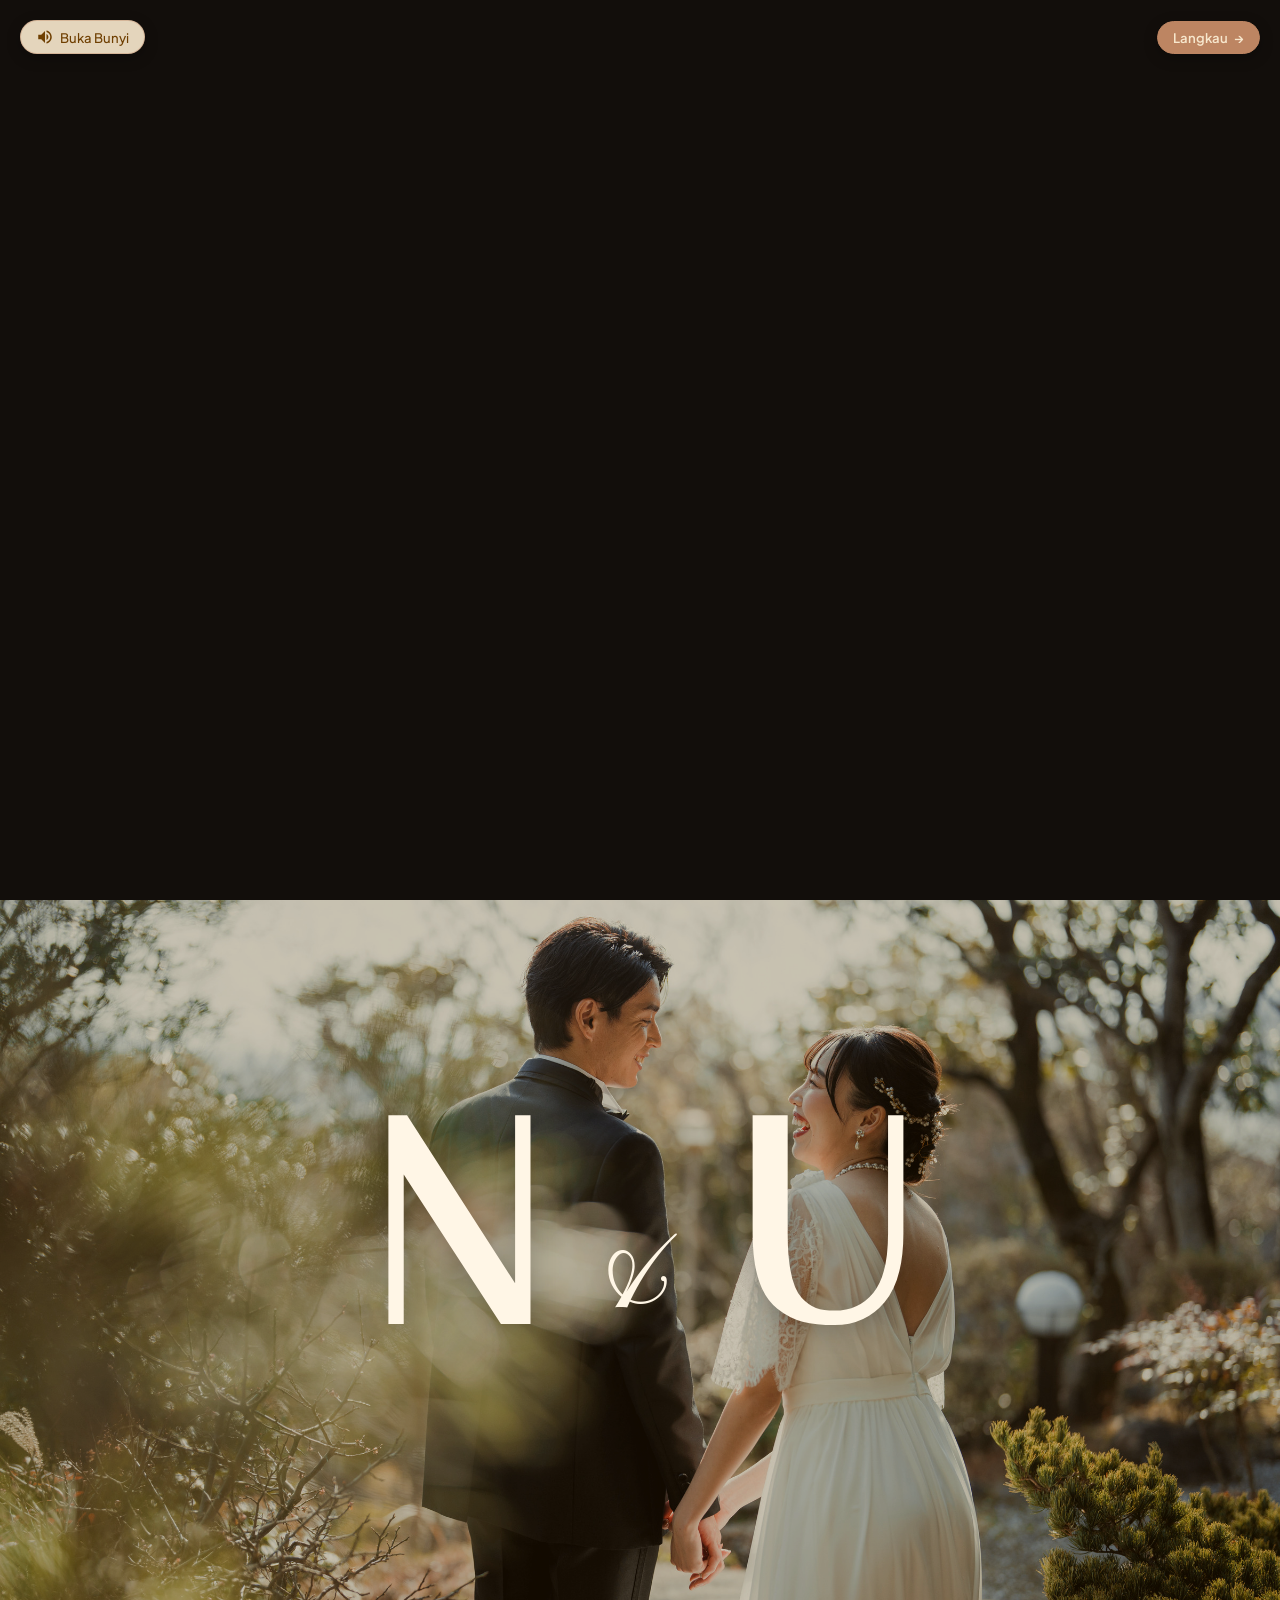
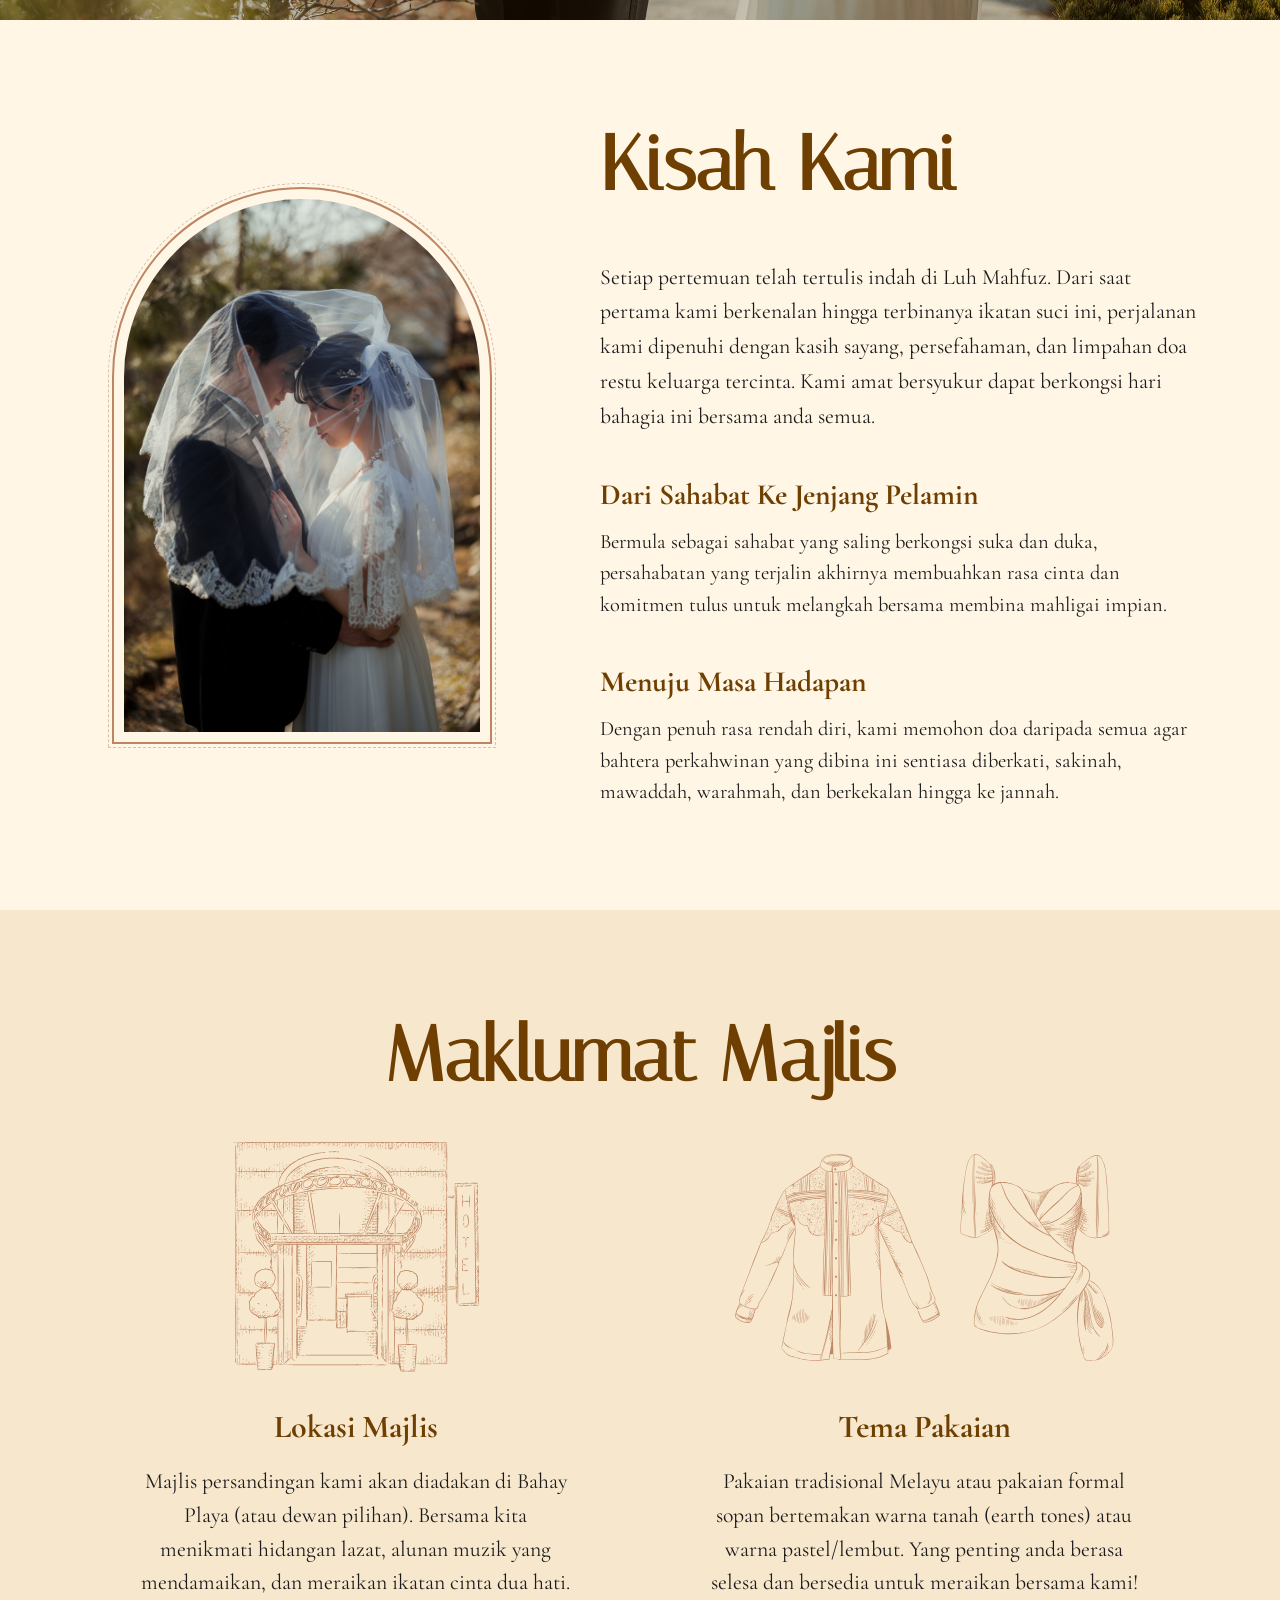
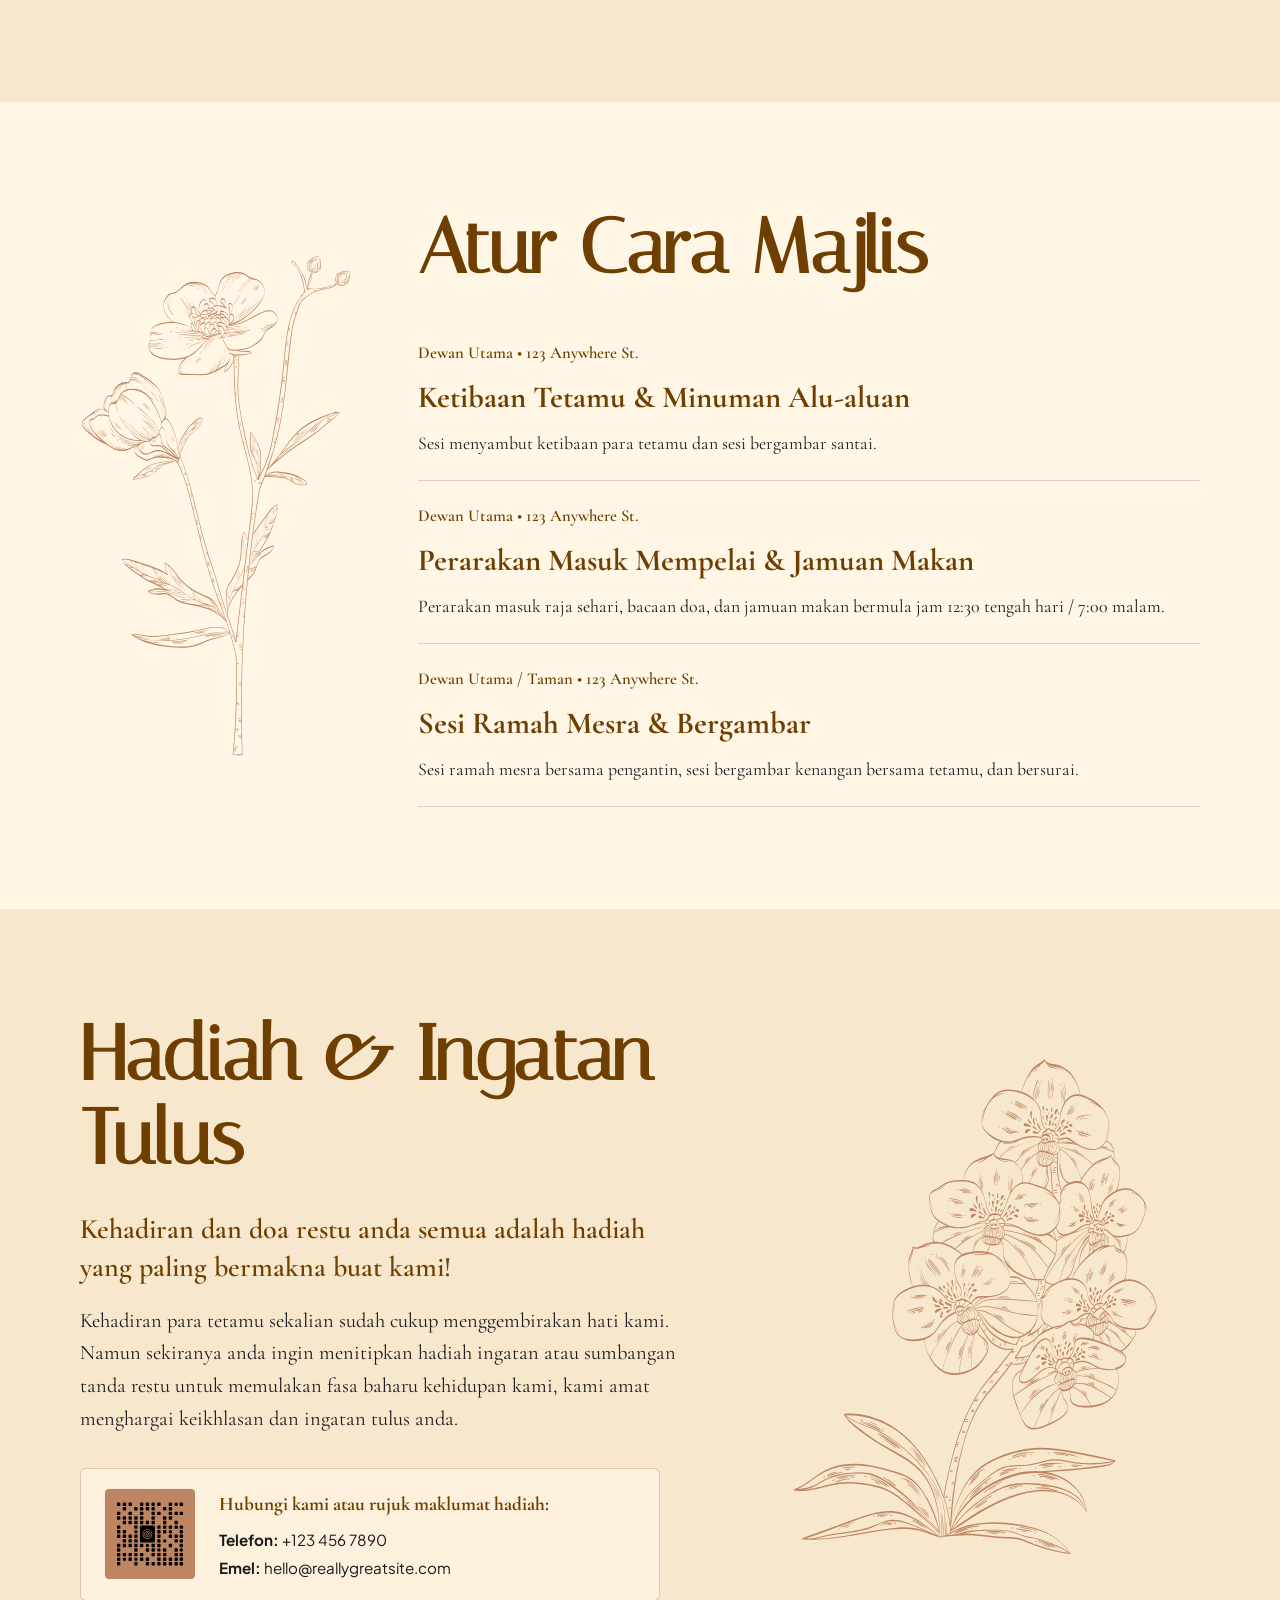
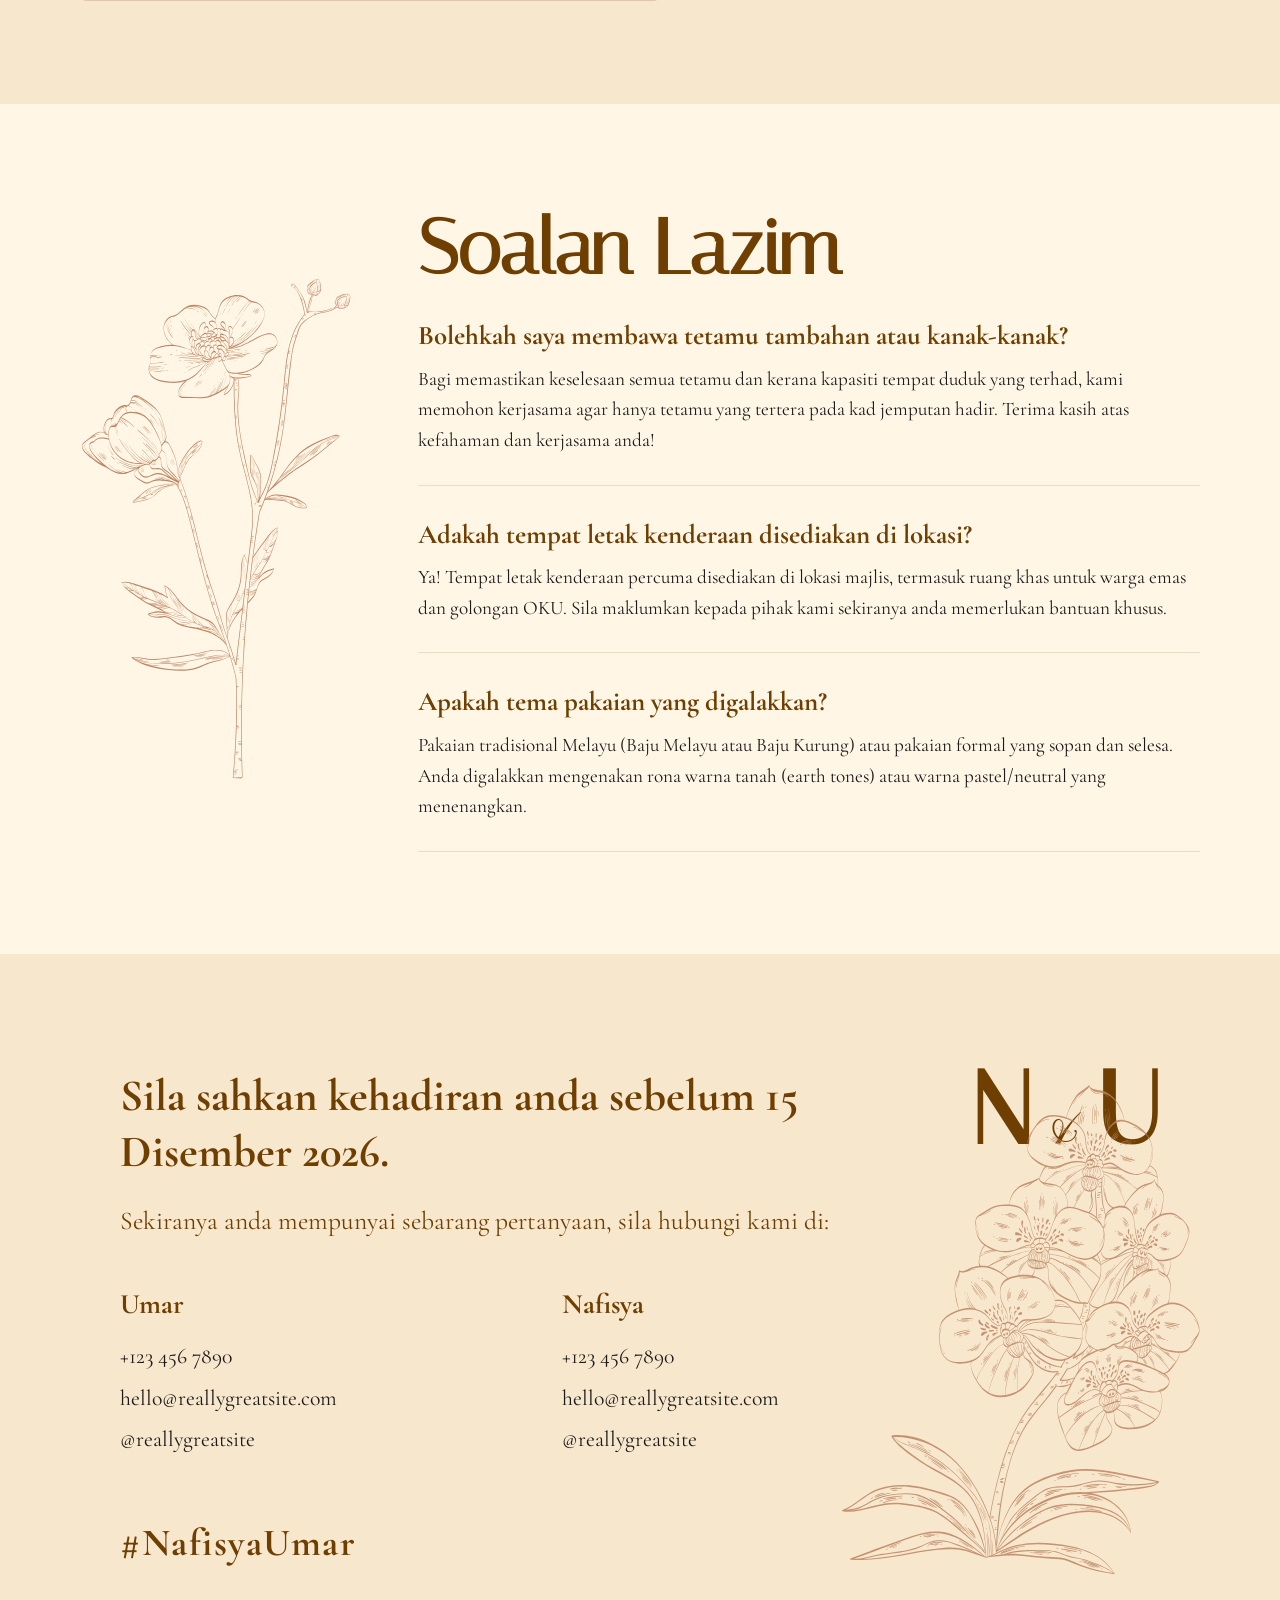
==== commit 00c0f3bd: "Add video intro splash screen before main page with auto-transition on completion" ====
--- a/index.html
+++ b/index.html
@@ -11,9 +11,38 @@
   <link rel="preconnect" href="https://fonts.gstatic.com" crossorigin>
   <link href="https://fonts.googleapis.com/css2?family=Cormorant+Garamond:ital,wght@0,400;0,500;0,600;0,700;1,400;1,600&family=Italiana&family=Pinyon+Script&family=Playfair+Display:ital,wght@0,400;0,600;0,700;1,400&family=Plus+Jakarta+Sans:wght@300;400;500;600&display=swap" rel="stylesheet">
 
-  <link rel="stylesheet" href="styles.css">
+  <link rel="stylesheet" href="styles.css?v=1.2">
 </head>
 <body>
+
+  <!-- ==================== VIDEO INTRO SPLASH SCREEN ==================== -->
+  <div id="videoIntroOverlay" class="video-intro-overlay">
+    <div class="video-container">
+      <video id="introVideo" class="intro-video" playsinline preload="auto" muted autoplay>
+        <source src="assets/media/intro.mp4" type="video/mp4">
+        Pelayar anda tidak menyokong tag video.
+      </video>
+      
+      <!-- Video Controls: Skip & Sound Toggle -->
+      <div class="video-overlay-controls">
+        <button id="unmuteBtn" class="video-ctrl-btn" type="button" aria-label="Buka Bunyi" title="Buka Bunyi">
+          <svg class="icon-sound" viewBox="0 0 24 24" width="18" height="18" fill="currentColor">
+            <path d="M3 9v6h4l5 5V4L7 9H3zm13.5 3c0-1.77-1.02-3.29-2.5-4.03v8.05c1.48-.73 2.5-2.25 2.5-4.02zM14 3.23v2.06c2.89.86 5 3.54 5 6.71s-2.11 5.85-5 6.71v2.06c4.01-.91 7-4.49 7-8.77s-2.99-7.86-7-8.77z"/>
+          </svg>
+          <span id="soundLabel">Buka Bunyi</span>
+        </button>
+        
+        <button id="skipVideoBtn" class="video-ctrl-btn skip-btn" type="button" aria-label="Langkau ke Laman Utama">
+          <span>Langkau</span> &rarr;
+        </button>
+      </div>
+
+      <!-- Play prompt fallback if browser requires user interaction -->
+      <div id="playPrompt" class="play-prompt" style="display: none;">
+        <button id="startPlayBtn" class="btn-rsvp" type="button">Tonton Video</button>
+      </div>
+    </div>
+  </div>
 
   <!-- Floating Navigation Bar -->
   <header class="site-header" id="navbar">
--- a/styles.css
+++ b/styles.css
@@ -1140,4 +1140,127 @@
   .dec-mid-left, .dec-mid-right {
     opacity: 0.35;
   }
-}
+
+  /* Mobile Vertical Stack for Nafisya & Umar */
+  .hero-title {
+    flex-direction: column;
+    align-items: center;
+    gap: 0;
+  }
+
+  .hero-title .name-part {
+    font-size: clamp(3.4rem, 14vw, 5.8rem);
+    line-height: 1.05;
+  }
+
+  .hero-title .ampersand {
+    font-size: clamp(2.8rem, 12vw, 4.8rem);
+    line-height: 0.9;
+    transform: translateY(0);
+    margin: 0.05em 0;
+  }
+}
+
+/* ==========================================================================
+   Intro Video Splash Screen
+   ========================================================================== */
+.video-intro-overlay {
+  position: fixed;
+  top: 0;
+  left: 0;
+  width: 100vw;
+  height: 100vh;
+  z-index: 10000;
+  background-color: #120e0b;
+  display: flex;
+  align-items: center;
+  justify-content: center;
+  opacity: 1;
+  visibility: visible;
+  transition: opacity 0.8s ease, visibility 0.8s ease;
+  overflow: hidden;
+}
+
+.video-intro-overlay.fade-out {
+  opacity: 0;
+  visibility: hidden;
+  pointer-events: none;
+}
+
+.video-container {
+  position: relative;
+  width: 100%;
+  height: 100%;
+  display: flex;
+  align-items: center;
+  justify-content: center;
+  background-color: #120e0b;
+}
+
+.intro-video {
+  width: 100%;
+  height: 100%;
+  max-width: 100vw;
+  max-height: 100vh;
+  object-fit: contain;
+  background-color: #120e0b;
+}
+
+.video-overlay-controls {
+  position: absolute;
+  top: 20px;
+  left: 0;
+  width: 100%;
+  padding: 0 20px;
+  box-sizing: border-box;
+  display: flex;
+  align-items: center;
+  justify-content: space-between;
+  z-index: 10001;
+  pointer-events: none;
+}
+
+.video-ctrl-btn {
+  pointer-events: auto;
+  display: inline-flex;
+  align-items: center;
+  gap: 6px;
+  font-family: var(--font-sans);
+  font-size: 0.82rem;
+  font-weight: 500;
+  padding: 7px 15px;
+  background: rgba(247, 231, 205, 0.92);
+  color: var(--color-brown);
+  border: 1px solid rgba(189, 133, 98, 0.4);
+  border-radius: 50px;
+  backdrop-filter: blur(8px);
+  -webkit-backdrop-filter: blur(8px);
+  box-shadow: 0 4px 14px rgba(0, 0, 0, 0.25);
+  cursor: pointer;
+  white-space: nowrap;
+  transition: var(--transition-smooth);
+}
+
+.video-ctrl-btn:hover {
+  background: var(--bg-primary);
+  color: var(--color-terracotta);
+  transform: translateY(-1px);
+}
+
+.video-ctrl-btn.skip-btn {
+  background: var(--color-terracotta);
+  color: var(--bg-primary);
+  border-color: var(--color-terracotta);
+  font-weight: 600;
+}
+
+.video-ctrl-btn.skip-btn:hover {
+  background: var(--color-terracotta-hover);
+}
+
+.play-prompt {
+  position: absolute;
+  z-index: 10002;
+  text-align: center;
+}
+
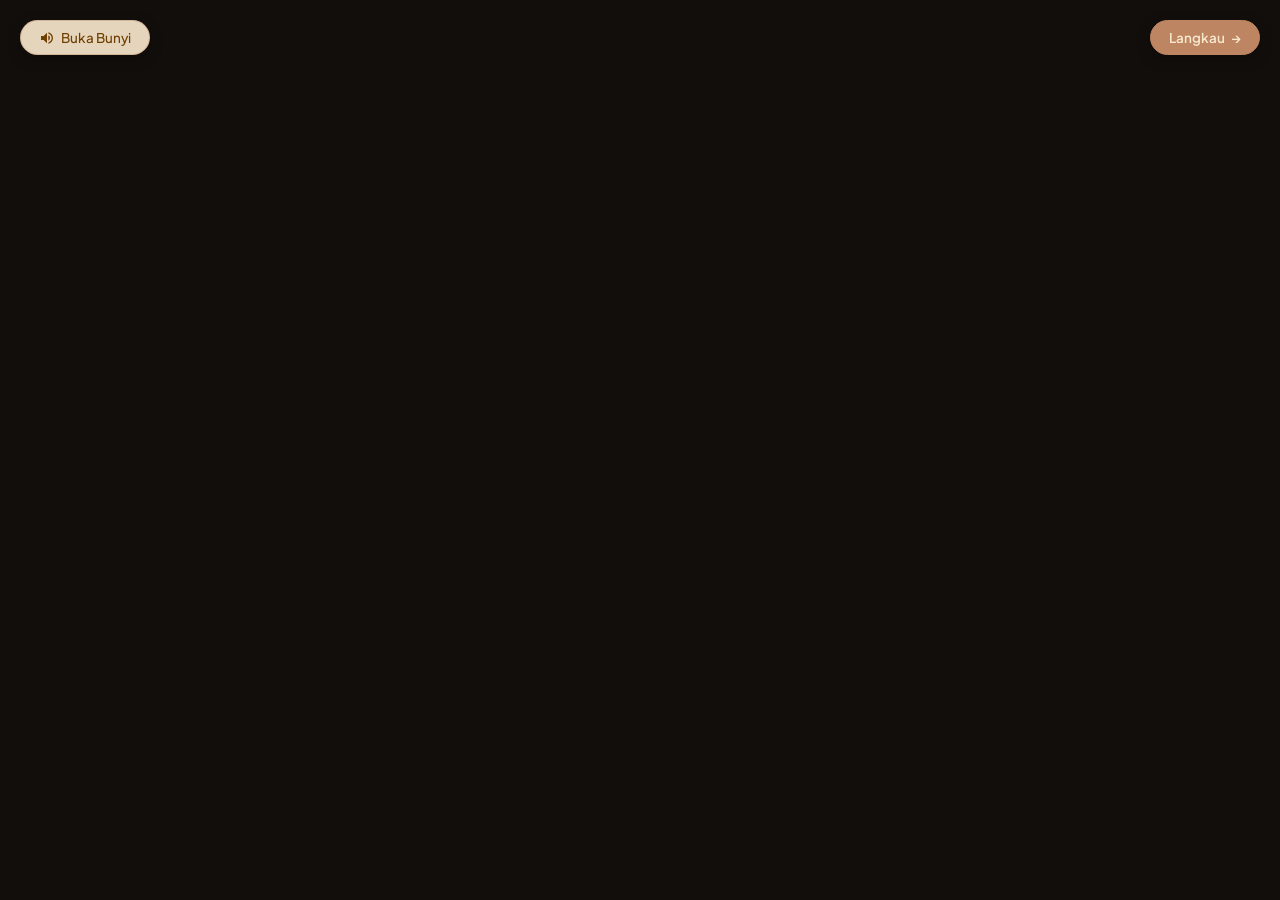
==== commit a16d16ca: "Separate into 2 pages: index.html for video intro and main.html for main wedding page" ====
--- a/index.html
+++ b/index.html
@@ -4,415 +4,227 @@
   <meta charset="UTF-8">
   <meta name="viewport" content="width=device-width, initial-scale=1.0">
   <title>Nafisya &amp; Umar — Majlis Walimatulurus</title>
-  <meta name="description" content="MAJLIS WALIMATULURUS — Nafisya &amp; Umar. 2 January 2027, Saturday.">
+  <meta name="description" content="MAJLIS WALIMATULURUS — Nafisya &amp; Umar. 2 Januari 2027, Sabtu.">
 
   <!-- Google Fonts Preconnect & Stylesheets -->
   <link rel="preconnect" href="https://fonts.googleapis.com">
   <link rel="preconnect" href="https://fonts.gstatic.com" crossorigin>
-  <link href="https://fonts.googleapis.com/css2?family=Cormorant+Garamond:ital,wght@0,400;0,500;0,600;0,700;1,400;1,600&family=Italiana&family=Pinyon+Script&family=Playfair+Display:ital,wght@0,400;0,600;0,700;1,400&family=Plus+Jakarta+Sans:wght@300;400;500;600&display=swap" rel="stylesheet">
-
-  <link rel="stylesheet" href="styles.css?v=1.2">
+  <link href="https://fonts.googleapis.com/css2?family=Cormorant+Garamond:ital,wght@0,400;0,600;0,700;1,400&family=Italiana&family=Pinyon+Script&family=Plus+Jakarta+Sans:wght@400;500;600&display=swap" rel="stylesheet">
+
+  <style>
+    *, *::before, *::after {
+      box-sizing: border-box;
+      margin: 0;
+      padding: 0;
+    }
+
+    body, html {
+      width: 100%;
+      height: 100%;
+      overflow: hidden;
+      background-color: #120e0b;
+      font-family: 'Plus Jakarta Sans', -apple-system, BlinkMacSystemFont, sans-serif;
+    }
+
+    .video-wrapper {
+      position: relative;
+      width: 100vw;
+      height: 100vh;
+      display: flex;
+      align-items: center;
+      justify-content: center;
+      background-color: #120e0b;
+      transition: opacity 0.6s ease;
+    }
+
+    .video-wrapper.fade-out {
+      opacity: 0;
+    }
+
+    .intro-video {
+      width: 100%;
+      height: 100%;
+      max-width: 100vw;
+      max-height: 100vh;
+      object-fit: contain;
+      background-color: #120e0b;
+    }
+
+    /* Top Overlay Controls */
+    .overlay-controls {
+      position: absolute;
+      top: 20px;
+      left: 0;
+      width: 100%;
+      padding: 0 20px;
+      display: flex;
+      align-items: center;
+      justify-content: space-between;
+      z-index: 100;
+      pointer-events: none;
+    }
+
+    .ctrl-btn {
+      pointer-events: auto;
+      display: inline-flex;
+      align-items: center;
+      gap: 6px;
+      font-family: 'Plus Jakarta Sans', sans-serif;
+      font-size: 0.84rem;
+      font-weight: 500;
+      padding: 8px 18px;
+      background: rgba(247, 231, 205, 0.92);
+      color: #6f3f01;
+      border: 1px solid rgba(189, 133, 98, 0.4);
+      border-radius: 50px;
+      backdrop-filter: blur(8px);
+      -webkit-backdrop-filter: blur(8px);
+      box-shadow: 0 4px 14px rgba(0, 0, 0, 0.25);
+      cursor: pointer;
+      text-decoration: none;
+      white-space: nowrap;
+      transition: all 0.25s ease;
+    }
+
+    .ctrl-btn:hover {
+      background: #f7e7cd;
+      color: #bd8562;
+      transform: translateY(-1px);
+    }
+
+    .ctrl-btn.skip-btn {
+      background: #bd8562;
+      color: #f7e7cd;
+      border-color: #bd8562;
+      font-weight: 600;
+    }
+
+    .ctrl-btn.skip-btn:hover {
+      background: #a56f4d;
+      color: #fff6e6;
+    }
+
+    /* Fallback start prompt */
+    .play-fallback {
+      position: absolute;
+      z-index: 101;
+      text-align: center;
+      display: flex;
+      flex-direction: column;
+      align-items: center;
+      gap: 16px;
+    }
+
+    .btn-play-invite {
+      font-family: 'Cormorant Garamond', Georgia, serif;
+      font-size: 1.35rem;
+      font-weight: 700;
+      text-transform: uppercase;
+      letter-spacing: 0.16em;
+      padding: 14px 44px;
+      background-color: #bd8562;
+      color: #f7e7cd;
+      border: none;
+      border-radius: 4px;
+      cursor: pointer;
+      box-shadow: 0 6px 20px rgba(0, 0, 0, 0.35);
+      transition: all 0.25s ease;
+    }
+
+    .btn-play-invite:hover {
+      background-color: #a56f4d;
+      transform: translateY(-2px);
+    }
+  </style>
 </head>
 <body>
 
-  <!-- ==================== VIDEO INTRO SPLASH SCREEN ==================== -->
-  <div id="videoIntroOverlay" class="video-intro-overlay">
-    <div class="video-container">
-      <video id="introVideo" class="intro-video" playsinline preload="auto" muted autoplay>
-        <source src="assets/media/intro.mp4" type="video/mp4">
-        Pelayar anda tidak menyokong tag video.
-      </video>
-      
-      <!-- Video Controls: Skip & Sound Toggle -->
-      <div class="video-overlay-controls">
-        <button id="unmuteBtn" class="video-ctrl-btn" type="button" aria-label="Buka Bunyi" title="Buka Bunyi">
-          <svg class="icon-sound" viewBox="0 0 24 24" width="18" height="18" fill="currentColor">
-            <path d="M3 9v6h4l5 5V4L7 9H3zm13.5 3c0-1.77-1.02-3.29-2.5-4.03v8.05c1.48-.73 2.5-2.25 2.5-4.02zM14 3.23v2.06c2.89.86 5 3.54 5 6.71s-2.11 5.85-5 6.71v2.06c4.01-.91 7-4.49 7-8.77s-2.99-7.86-7-8.77z"/>
-          </svg>
-          <span id="soundLabel">Buka Bunyi</span>
-        </button>
-        
-        <button id="skipVideoBtn" class="video-ctrl-btn skip-btn" type="button" aria-label="Langkau ke Laman Utama">
-          <span>Langkau</span> &rarr;
-        </button>
-      </div>
-
-      <!-- Play prompt fallback if browser requires user interaction -->
-      <div id="playPrompt" class="play-prompt" style="display: none;">
-        <button id="startPlayBtn" class="btn-rsvp" type="button">Tonton Video</button>
-      </div>
+  <div class="video-wrapper" id="videoWrapper">
+    <video id="introVideo" class="intro-video" playsinline preload="auto" muted autoplay>
+      <source src="assets/media/intro.mp4" type="video/mp4">
+      Pelayar anda tidak menyokong tag video.
+    </video>
+
+    <!-- Top Controls: Sound Toggle (Left) & Skip Link (Right) -->
+    <div class="overlay-controls">
+      <button id="unmuteBtn" class="ctrl-btn" type="button" aria-label="Buka Bunyi" title="Buka Bunyi">
+        <svg viewBox="0 0 24 24" width="16" height="16" fill="currentColor">
+          <path d="M3 9v6h4l5 5V4L7 9H3zm13.5 3c0-1.77-1.02-3.29-2.5-4.03v8.05c1.48-.73 2.5-2.25 2.5-4.02zM14 3.23v2.06c2.89.86 5 3.54 5 6.71s-2.11 5.85-5 6.71v2.06c4.01-.91 7-4.49 7-8.77s-2.99-7.86-7-8.77z"/>
+        </svg>
+        <span id="soundLabel">Buka Bunyi</span>
+      </button>
+
+      <a href="main.html" id="skipBtn" class="ctrl-btn skip-btn" aria-label="Langkau ke Laman Utama">
+        <span>Langkau</span> &rarr;
+      </a>
+    </div>
+
+    <!-- Fallback if browser policy blocks autoplay -->
+    <div id="playFallback" class="play-fallback" style="display: none;">
+      <button id="startPlayBtn" class="btn-play-invite" type="button">Buka Jemputan</button>
     </div>
   </div>
 
-  <!-- Floating Navigation Bar -->
-  <header class="site-header" id="navbar">
-    <nav class="nav-container">
-      <a href="#hero" class="nav-logo">Nafisya <span>&amp;</span> Umar</a>
-      <button class="nav-toggle" id="navToggle" aria-label="Buksan ang menu">
-        <span class="hamburger"></span>
-      </button>
-      <ul class="nav-menu" id="navMenu">
-        <li><a href="#hero" class="nav-link active">Laman Utama</a></li>
-        <li><a href="#our-story" class="nav-link">Kisah Kami</a></li>
-        <li><a href="#details" class="nav-link">Butiran</a></li>
-        <li><a href="#schedule" class="nav-link">Atur Cara</a></li>
-        <li><a href="#registry" class="nav-link">Hadiah</a></li>
-        <li><a href="#faqs" class="nav-link">Soalan Lazim</a></li>
-        <li><a href="#contact" class="nav-link">Hubungi</a></li>
-        <li><button class="nav-btn-rsvp open-rsvp-modal">RSVP</button></li>
-      </ul>
-    </nav>
-  </header>
-
-  <main>
-    <!-- ==================== SECTION 0: HERO / HOME ==================== -->
-    <section class="section section-hero" id="hero">
-      <!-- Decorative Corner & Edge Vectors -->
-      <img src="assets/media/floral_corner_left.svg" alt="" class="hero-dec dec-top-left" aria-hidden="true">
-      <img src="assets/media/foliage_left.svg" alt="" class="hero-dec dec-mid-left" aria-hidden="true">
-      <img src="assets/media/floral_corner_right.svg" alt="" class="hero-dec dec-top-right" aria-hidden="true">
-      <img src="assets/media/floral_accent.svg" alt="" class="hero-dec dec-mid-right" aria-hidden="true">
-
-      <div class="hero-container">
-        <p class="hero-tagline">
-          MAJLIS WALIMATULURUS
-        </p>
-
-        <div class="hero-names-wrap">
-          <h1 class="hero-title">
-            <span class="name-part name-bride">Nafisya</span>
-            <span class="ampersand">&amp;</span>
-            <span class="name-part name-groom">Umar</span>
-          </h1>
-        </div>
-
-        <p class="hero-datetime">
-          2 Januari 2027, Sabtu
-        </p>
-
-        <div class="hero-cta">
-          <button type="button" class="btn-rsvp open-rsvp-modal">RSVP</button>
-        </div>
-      </div>
-    </section>
-
-    <!-- ==================== SECTION 1: MONOGRAM & FEATURED PHOTO ==================== -->
-    <section class="section section-monogram" id="monogram">
-      <div class="monogram-bg-wrap">
-        <img src="assets/media/couple_monogram_bg.jpg" alt="Nafisya &amp; Umar" class="monogram-bg-img">
-        <div class="monogram-overlay"></div>
-      </div>
-      <div class="monogram-content">
-        <div class="monogram-letters">
-          <span class="mono-char mono-j">N</span>
-          <span class="mono-amp">&amp;</span>
-          <span class="mono-char mono-b">U</span>
-        </div>
-      </div>
-    </section>
-
-    <!-- ==================== SECTION 2: OUR STORY ("Kisah Kami") ==================== -->
-    <section class="section section-story" id="our-story">
-      <div class="container story-grid">
-        <div class="story-image-col">
-          <div class="arch-frame">
-            <div class="arch-inner">
-              <img src="assets/media/couple_our_story.jpg" alt="Foto Kenangan Nafisya &amp; Umar" class="story-img">
-            </div>
-          </div>
-        </div>
-
-        <div class="story-text-col">
-          <h2 class="section-heading text-left">Kisah Kami</h2>
-          
-          <p class="story-intro">
-            Setiap pertemuan telah tertulis indah di Luh Mahfuz. Dari saat pertama kami berkenalan hingga terbinanya ikatan suci ini, perjalanan kami dipenuhi dengan kasih sayang, persefahaman, dan limpahan doa restu keluarga tercinta. Kami amat bersyukur dapat berkongsi hari bahagia ini bersama anda semua.
-          </p>
-
-          <div class="story-block">
-            <h3 class="story-subheading">Dari Sahabat Ke Jenjang Pelamin</h3>
-            <p class="story-body">
-              Bermula sebagai sahabat yang saling berkongsi suka dan duka, persahabatan yang terjalin akhirnya membuahkan rasa cinta dan komitmen tulus untuk melangkah bersama membina mahligai impian.
-            </p>
-          </div>
-
-          <div class="story-block">
-            <h3 class="story-subheading">Menuju Masa Hadapan</h3>
-            <p class="story-body">
-              Dengan penuh rasa rendah diri, kami memohon doa daripada semua agar bahtera perkahwinan yang dibina ini sentiasa diberkati, sakinah, mawaddah, warahmah, dan berkekalan hingga ke jannah.
-            </p>
-          </div>
-        </div>
-      </div>
-    </section>
-
-    <!-- ==================== SECTION 3: DETAILS ("Maklumat Majlis") ==================== -->
-    <section class="section section-details" id="details">
-      <div class="container">
-        <h2 class="section-heading text-center">Maklumat Majlis</h2>
-
-        <div class="details-grid">
-          <!-- Card 1: Lokasi Majlis -->
-          <div class="details-card">
-            <div class="details-icon-wrap">
-              <img src="assets/media/church_venue.svg" alt="Lokasi Majlis" class="details-icon">
-            </div>
-            <h3 class="details-title">Lokasi Majlis</h3>
-            <p class="details-desc">
-              Majlis persandingan kami akan diadakan di Bahay Playa (atau dewan pilihan). Bersama kita menikmati hidangan lazat, alunan muzik yang mendamaikan, dan meraikan ikatan cinta dua hati.
-            </p>
-          </div>
-
-          <!-- Card 2: Tema Pakaian -->
-          <div class="details-card">
-            <div class="details-icon-wrap dress-icons-wrap">
-              <img src="assets/media/barong_attire.svg" alt="Pakaian Pengantin Lelaki" class="details-icon icon-attire">
-              <img src="assets/media/saya_dress.svg" alt="Pakaian Pengantin Perempuan" class="details-icon icon-attire">
-            </div>
-            <h3 class="details-title">Tema Pakaian</h3>
-            <p class="details-desc">
-              Pakaian tradisional Melayu atau pakaian formal sopan bertemakan warna tanah (earth tones) atau warna pastel/lembut. Yang penting anda berasa selesa dan bersedia untuk meraikan bersama kami!
-            </p>
-          </div>
-        </div>
-      </div>
-    </section>
-
-    <!-- ==================== SECTION 4: SCHEDULE ("Atur Cara Majlis") ==================== -->
-    <section class="section section-schedule" id="schedule">
-      <div class="container schedule-grid">
-        <div class="schedule-art-col">
-          <img src="assets/media/floral_vertical.svg" alt="" class="vertical-botanical" aria-hidden="true">
-        </div>
-
-        <div class="schedule-content-col">
-          <h2 class="section-heading text-left">Atur Cara Majlis</h2>
-
-          <div class="timeline-list">
-            <!-- Timeline Item 1 -->
-            <div class="timeline-item">
-              <span class="timeline-meta">Dewan Utama • 123 Anywhere St.</span>
-              <h3 class="timeline-title">Ketibaan Tetamu &amp; Minuman Alu-aluan</h3>
-              <p class="timeline-desc">Sesi menyambut ketibaan para tetamu dan sesi bergambar santai.</p>
-            </div>
-
-            <div class="timeline-divider"></div>
-
-            <!-- Timeline Item 2 -->
-            <div class="timeline-item">
-              <span class="timeline-meta">Dewan Utama • 123 Anywhere St.</span>
-              <h3 class="timeline-title">Perarakan Masuk Mempelai &amp; Jamuan Makan</h3>
-              <p class="timeline-desc">Perarakan masuk raja sehari, bacaan doa, dan jamuan makan bermula jam 12:30 tengah hari / 7:00 malam.</p>
-            </div>
-
-            <div class="timeline-divider"></div>
-
-            <!-- Timeline Item 3 -->
-            <div class="timeline-item">
-              <span class="timeline-meta">Dewan Utama / Taman • 123 Anywhere St.</span>
-              <h3 class="timeline-title">Sesi Ramah Mesra &amp; Bergambar</h3>
-              <p class="timeline-desc">Sesi ramah mesra bersama pengantin, sesi bergambar kenangan bersama tetamu, dan bersurai.</p>
-            </div>
-            
-            <div class="timeline-divider"></div>
-          </div>
-        </div>
-      </div>
-    </section>
-
-    <!-- ==================== SECTION 5: GIFT REGISTRY ("Hadiah & Ingatan Tulus") ==================== -->
-    <section class="section section-registry" id="registry">
-      <div class="container registry-grid">
-        <div class="registry-content-col">
-          <h2 class="section-heading text-left">Hadiah &amp; Ingatan Tulus</h2>
-          <h3 class="registry-subtitle">Kehadiran dan doa restu anda semua adalah hadiah yang paling bermakna buat kami!</h3>
-          
-          <p class="registry-desc">
-            Kehadiran para tetamu sekalian sudah cukup menggembirakan hati kami. Namun sekiranya anda ingin menitipkan hadiah ingatan atau sumbangan tanda restu untuk memulakan fasa baharu kehidupan kami, kami amat menghargai keikhlasan dan ingatan tulus anda.
-          </p>
-
-          <!-- Contact & QR Badge -->
-          <div class="registry-card">
-            <div class="registry-qr-box">
-              <img src="assets/media/gift_box_qr.svg" alt="Kod QR Hadiah" class="registry-qr-icon">
-            </div>
-            <div class="registry-card-info">
-              <p class="registry-info-label">Hubungi kami atau rujuk maklumat hadiah:</p>
-              <p class="registry-info-item"><strong>Telefon:</strong> <a href="tel:+1234567890">+123 456 7890</a></p>
-              <p class="registry-info-item"><strong>Emel:</strong> <a href="mailto:hello@reallygreatsite.com">hello@reallygreatsite.com</a></p>
-            </div>
-          </div>
-        </div>
-
-        <div class="registry-art-col">
-          <img src="assets/media/foliage_branch.svg" alt="" class="registry-botanical" aria-hidden="true">
-        </div>
-      </div>
-    </section>
-
-    <!-- ==================== SECTION 6: FAQS ("Soalan Lazim") ==================== -->
-    <section class="section section-faqs" id="faqs">
-      <div class="container faqs-grid">
-        <div class="faqs-art-col">
-          <img src="assets/media/floral_vertical.svg" alt="" class="vertical-botanical" aria-hidden="true">
-        </div>
-
-        <div class="faqs-content-col">
-          <h2 class="section-heading text-left">Soalan Lazim</h2>
-
-          <div class="faqs-list">
-            <!-- FAQ 1 -->
-            <div class="faq-item">
-              <h3 class="faq-question">Bolehkah saya membawa tetamu tambahan atau kanak-kanak?</h3>
-              <p class="faq-answer">
-                Bagi memastikan keselesaan semua tetamu dan kerana kapasiti tempat duduk yang terhad, kami memohon kerjasama agar hanya tetamu yang tertera pada kad jemputan hadir. Terima kasih atas kefahaman dan kerjasama anda!
-              </p>
-            </div>
-
-            <!-- FAQ 2 -->
-            <div class="faq-item">
-              <h3 class="faq-question">Adakah tempat letak kenderaan disediakan di lokasi?</h3>
-              <p class="faq-answer">
-                Ya! Tempat letak kenderaan percuma disediakan di lokasi majlis, termasuk ruang khas untuk warga emas dan golongan OKU. Sila maklumkan kepada pihak kami sekiranya anda memerlukan bantuan khusus.
-              </p>
-            </div>
-
-            <!-- FAQ 3 -->
-            <div class="faq-item">
-              <h3 class="faq-question">Apakah tema pakaian yang digalakkan?</h3>
-              <p class="faq-answer">
-                Pakaian tradisional Melayu (Baju Melayu atau Baju Kurung) atau pakaian formal yang sopan dan selesa. Anda digalakkan mengenakan rona warna tanah (earth tones) atau warna pastel/neutral yang menenangkan.
-              </p>
-            </div>
-          </div>
-        </div>
-      </div>
-    </section>
-
-    <!-- ==================== SECTION 7: CONTACT & RSVP FOOTER ==================== -->
-    <section class="section section-contact" id="contact">
-      <div class="container contact-container">
-        <!-- Corner Monogram -->
-        <div class="contact-corner-monogram" aria-hidden="true">
-          <span class="c-mono-j">N</span>
-          <span class="c-mono-amp">&amp;</span>
-          <span class="c-mono-b">U</span>
-        </div>
-
-        <div class="contact-header">
-          <h2 class="contact-rsvp-reminder">
-            Sila sahkan kehadiran anda sebelum 15 Disember 2026.
-          </h2>
-          <p class="contact-prompt">
-            Sekiranya anda mempunyai sebarang pertanyaan, sila hubungi kami di:
-          </p>
-        </div>
-
-        <!-- 2 Contact Columns -->
-        <div class="contact-cards-grid">
-          <!-- Umar -->
-          <div class="contact-card">
-            <h3 class="contact-person-name">Umar</h3>
-            <ul class="contact-methods-list">
-              <li><a href="tel:+1234567890">+123 456 7890</a></li>
-              <li><a href="mailto:hello@reallygreatsite.com">hello@reallygreatsite.com</a></li>
-              <li><a href="#">@reallygreatsite</a></li>
-            </ul>
-          </div>
-
-          <!-- Nafisya -->
-          <div class="contact-card">
-            <h3 class="contact-person-name">Nafisya</h3>
-            <ul class="contact-methods-list">
-              <li><a href="tel:+1234567890">+123 456 7890</a></li>
-              <li><a href="mailto:hello@reallygreatsite.com">hello@reallygreatsite.com</a></li>
-              <li><a href="#">@reallygreatsite</a></li>
-            </ul>
-          </div>
-        </div>
-
-        <!-- Decorative Floral Element -->
-        <div class="contact-botanical-wrap">
-          <img src="assets/media/foliage_branch.svg" alt="" class="contact-botanical" aria-hidden="true">
-        </div>
-
-        <!-- Wedding Hashtag -->
-        <div class="contact-hashtag-wrap">
-          <p class="contact-hashtag">#NafisyaUmar</p>
-        </div>
-      </div>
-    </section>
-  </main>
-
-  <!-- ==================== RSVP MODAL DIALOG ==================== -->
-  <dialog class="rsvp-modal" id="rsvpModal">
-    <div class="modal-dialog-content">
-      <button class="modal-close-btn" id="modalCloseBtn" aria-label="Tutup">&times;</button>
-      
-      <div class="modal-header">
-        <h2 class="modal-title">Pengesahan Kehadiran (RSVP)</h2>
-        <p class="modal-subtitle">2 Januari 2027, Sabtu • Dewan Utama</p>
-      </div>
-
-      <form id="rsvpForm" class="rsvp-form">
-        <div class="form-group">
-          <label for="guestName">Nama Penuh *</label>
-          <input type="text" id="guestName" name="guestName" required placeholder="Nama penuh anda">
-        </div>
-
-        <div class="form-group">
-          <label for="guestEmail">Alamat Emel *</label>
-          <input type="email" id="guestEmail" name="guestEmail" required placeholder="emel@contoh.com">
-        </div>
-
-        <div class="form-group">
-          <label for="guestPhone">Nombor Telefon</label>
-          <input type="tel" id="guestPhone" name="guestPhone" placeholder="+60 12 345 6789">
-        </div>
-
-        <div class="form-group">
-          <label>Dapatkah anda hadir? *</label>
-          <div class="radio-options">
-            <label class="radio-label">
-              <input type="radio" name="attendance" value="yes" required checked>
-              <span>Ya, saya berbesar hati akan hadir!</span>
-            </label>
-            <label class="radio-label">
-              <input type="radio" name="attendance" value="no">
-              <span>Maaf, saya tidak dapat hadir</span>
-            </label>
-          </div>
-        </div>
-
-        <div class="form-group" id="guestCountGroup">
-          <label for="guestCount">Bilangan Tetamu yang Hadir</label>
-          <select id="guestCount" name="guestCount">
-            <option value="1">1 (Saya seorang)</option>
-            <option value="2">2 (Bersama pasangan / jemputan)</option>
-          </select>
-        </div>
-
-        <div class="form-group">
-          <label for="guestDiet">Keperluan Pemakanan / Alahan</label>
-          <input type="text" id="guestDiet" name="guestDiet" placeholder="Cth: Alahan makanan laut, Vegetarian, dll.">
-        </div>
-
-        <div class="form-group">
-          <label for="guestMessage">Ucapan &amp; Doa untuk Mempelai</label>
-          <textarea id="guestMessage" name="guestMessage" rows="3" placeholder="Titipkan ucapan tulus anda..."></textarea>
-        </div>
-
-        <button type="submit" class="btn-submit-rsvp">Hantar Pengesahan</button>
-      </form>
-
-      <div class="rsvp-success-msg" id="rsvpSuccess" style="display: none;">
-        <h3>Terima Kasih!</h3>
-        <p>Pengesahan kehadiran anda telah selamat kami terima. Kami amat teruja untuk meraikan hari bahagia ini bersama anda!</p>
-        <button type="button" class="btn-rsvp close-success-btn" id="closeSuccessBtn">Tutup</button>
-      </div>
-    </div>
-  </dialog>
-
-  <script src="script.js"></script>
+  <script>
+    document.addEventListener('DOMContentLoaded', () => {
+      const videoWrapper = document.getElementById('videoWrapper');
+      const introVideo = document.getElementById('introVideo');
+      const unmuteBtn = document.getElementById('unmuteBtn');
+      const soundLabel = document.getElementById('soundLabel');
+      const skipBtn = document.getElementById('skipBtn');
+      const playFallback = document.getElementById('playFallback');
+      const startPlayBtn = document.getElementById('startPlayBtn');
+
+      let navigated = false;
+      const goToMainPage = () => {
+        if (navigated) return;
+        navigated = true;
+        videoWrapper.classList.add('fade-out');
+        setTimeout(() => {
+          window.location.href = 'main.html';
+        }, 500);
+      };
+
+      // 1. When video finishes playing, automatically navigate to main page
+      introVideo.addEventListener('ended', goToMainPage);
+
+      // 2. Skip button click
+      if (skipBtn) {
+        skipBtn.addEventListener('click', (e) => {
+          e.preventDefault();
+          goToMainPage();
+        });
+      }
+
+      // 3. Unmute / Mute toggle
+      if (unmuteBtn) {
+        unmuteBtn.addEventListener('click', () => {
+          if (introVideo.muted) {
+            introVideo.muted = false;
+            if (soundLabel) soundLabel.textContent = 'Matikan Bunyi';
+          } else {
+            introVideo.muted = true;
+            if (soundLabel) soundLabel.textContent = 'Buka Bunyi';
+          }
+        });
+      }
+
+      // 4. Autoplay handling
+      const playPromise = introVideo.play();
+      if (playPromise !== undefined) {
+        playPromise.catch(() => {
+          // Autoplay was prevented by browser policy, show manual start button
+          if (playFallback) playFallback.style.display = 'flex';
+        });
+      }
+
+      if (startPlayBtn) {
+        startPlayBtn.addEventListener('click', () => {
+          introVideo.play();
+          if (playFallback) playFallback.style.display = 'none';
+        });
+      }
+    });
+  </script>
 </body>
 </html>
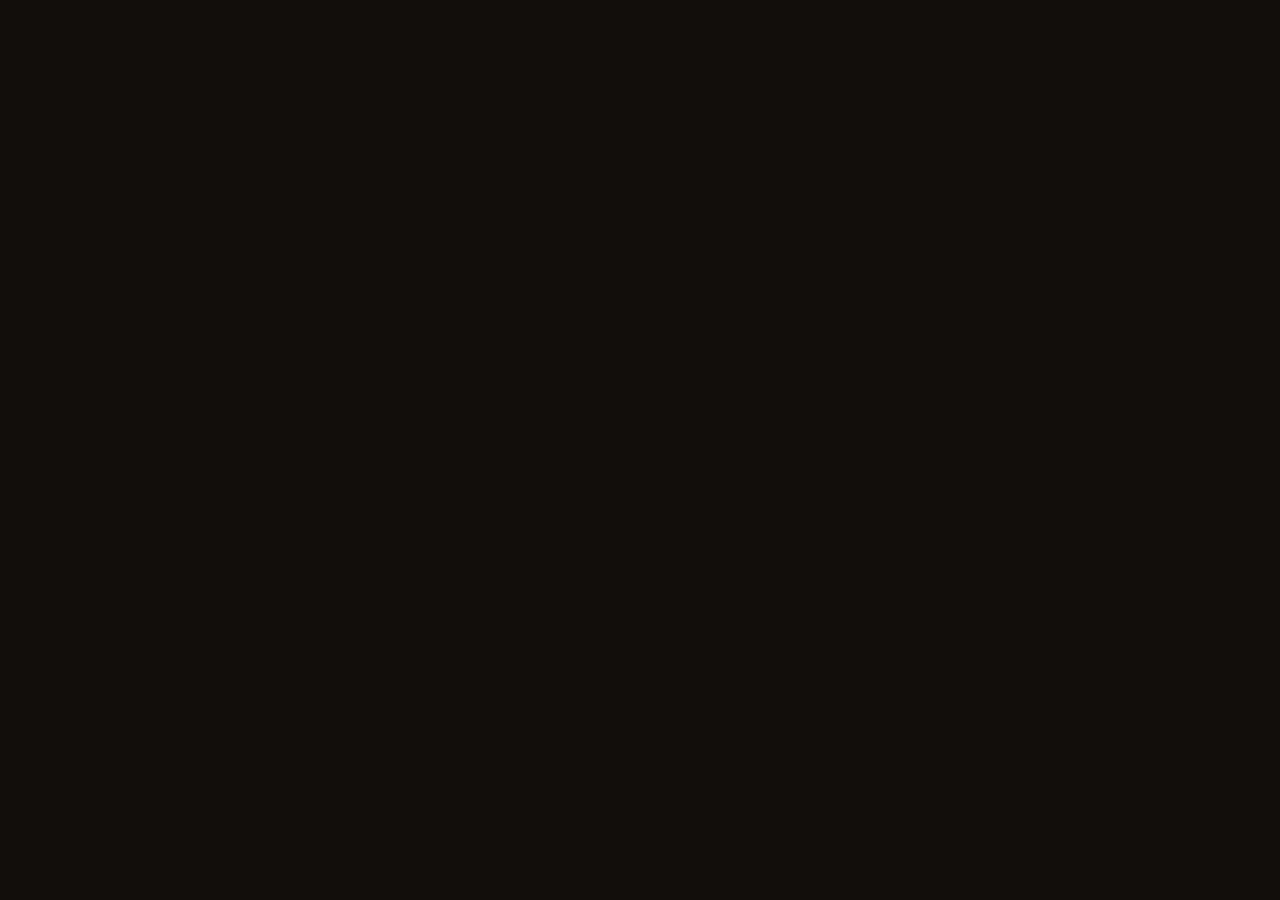
==== commit d33f96ec: "Remove overlay buttons from video intro page" ====
--- a/index.html
+++ b/index.html
@@ -145,20 +145,6 @@
       Pelayar anda tidak menyokong tag video.
     </video>
 
-    <!-- Top Controls: Sound Toggle (Left) & Skip Link (Right) -->
-    <div class="overlay-controls">
-      <button id="unmuteBtn" class="ctrl-btn" type="button" aria-label="Buka Bunyi" title="Buka Bunyi">
-        <svg viewBox="0 0 24 24" width="16" height="16" fill="currentColor">
-          <path d="M3 9v6h4l5 5V4L7 9H3zm13.5 3c0-1.77-1.02-3.29-2.5-4.03v8.05c1.48-.73 2.5-2.25 2.5-4.02zM14 3.23v2.06c2.89.86 5 3.54 5 6.71s-2.11 5.85-5 6.71v2.06c4.01-.91 7-4.49 7-8.77s-2.99-7.86-7-8.77z"/>
-        </svg>
-        <span id="soundLabel">Buka Bunyi</span>
-      </button>
-
-      <a href="main.html" id="skipBtn" class="ctrl-btn skip-btn" aria-label="Langkau ke Laman Utama">
-        <span>Langkau</span> &rarr;
-      </a>
-    </div>
-
     <!-- Fallback if browser policy blocks autoplay -->
     <div id="playFallback" class="play-fallback" style="display: none;">
       <button id="startPlayBtn" class="btn-play-invite" type="button">Buka Jemputan</button>
@@ -169,9 +155,6 @@
     document.addEventListener('DOMContentLoaded', () => {
       const videoWrapper = document.getElementById('videoWrapper');
       const introVideo = document.getElementById('introVideo');
-      const unmuteBtn = document.getElementById('unmuteBtn');
-      const soundLabel = document.getElementById('soundLabel');
-      const skipBtn = document.getElementById('skipBtn');
       const playFallback = document.getElementById('playFallback');
       const startPlayBtn = document.getElementById('startPlayBtn');
 
@@ -185,41 +168,24 @@
         }, 500);
       };
 
-      // 1. When video finishes playing, automatically navigate to main page
+      // 1. Automatically navigate to main page once video finishes playing
       introVideo.addEventListener('ended', goToMainPage);
 
-      // 2. Skip button click
-      if (skipBtn) {
-        skipBtn.addEventListener('click', (e) => {
-          e.preventDefault();
-          goToMainPage();
-        });
-      }
+      // 2. Optional: Allow tapping anywhere on screen to enter main page immediately
+      videoWrapper.addEventListener('click', goToMainPage);
 
-      // 3. Unmute / Mute toggle
-      if (unmuteBtn) {
-        unmuteBtn.addEventListener('click', () => {
-          if (introVideo.muted) {
-            introVideo.muted = false;
-            if (soundLabel) soundLabel.textContent = 'Matikan Bunyi';
-          } else {
-            introVideo.muted = true;
-            if (soundLabel) soundLabel.textContent = 'Buka Bunyi';
-          }
-        });
-      }
-
-      // 4. Autoplay handling
+      // 3. Autoplay handling
       const playPromise = introVideo.play();
       if (playPromise !== undefined) {
         playPromise.catch(() => {
-          // Autoplay was prevented by browser policy, show manual start button
+          // Autoplay was prevented by browser policy, show start button
           if (playFallback) playFallback.style.display = 'flex';
         });
       }
 
       if (startPlayBtn) {
-        startPlayBtn.addEventListener('click', () => {
+        startPlayBtn.addEventListener('click', (e) => {
+          e.stopPropagation();
           introVideo.play();
           if (playFallback) playFallback.style.display = 'none';
         });
